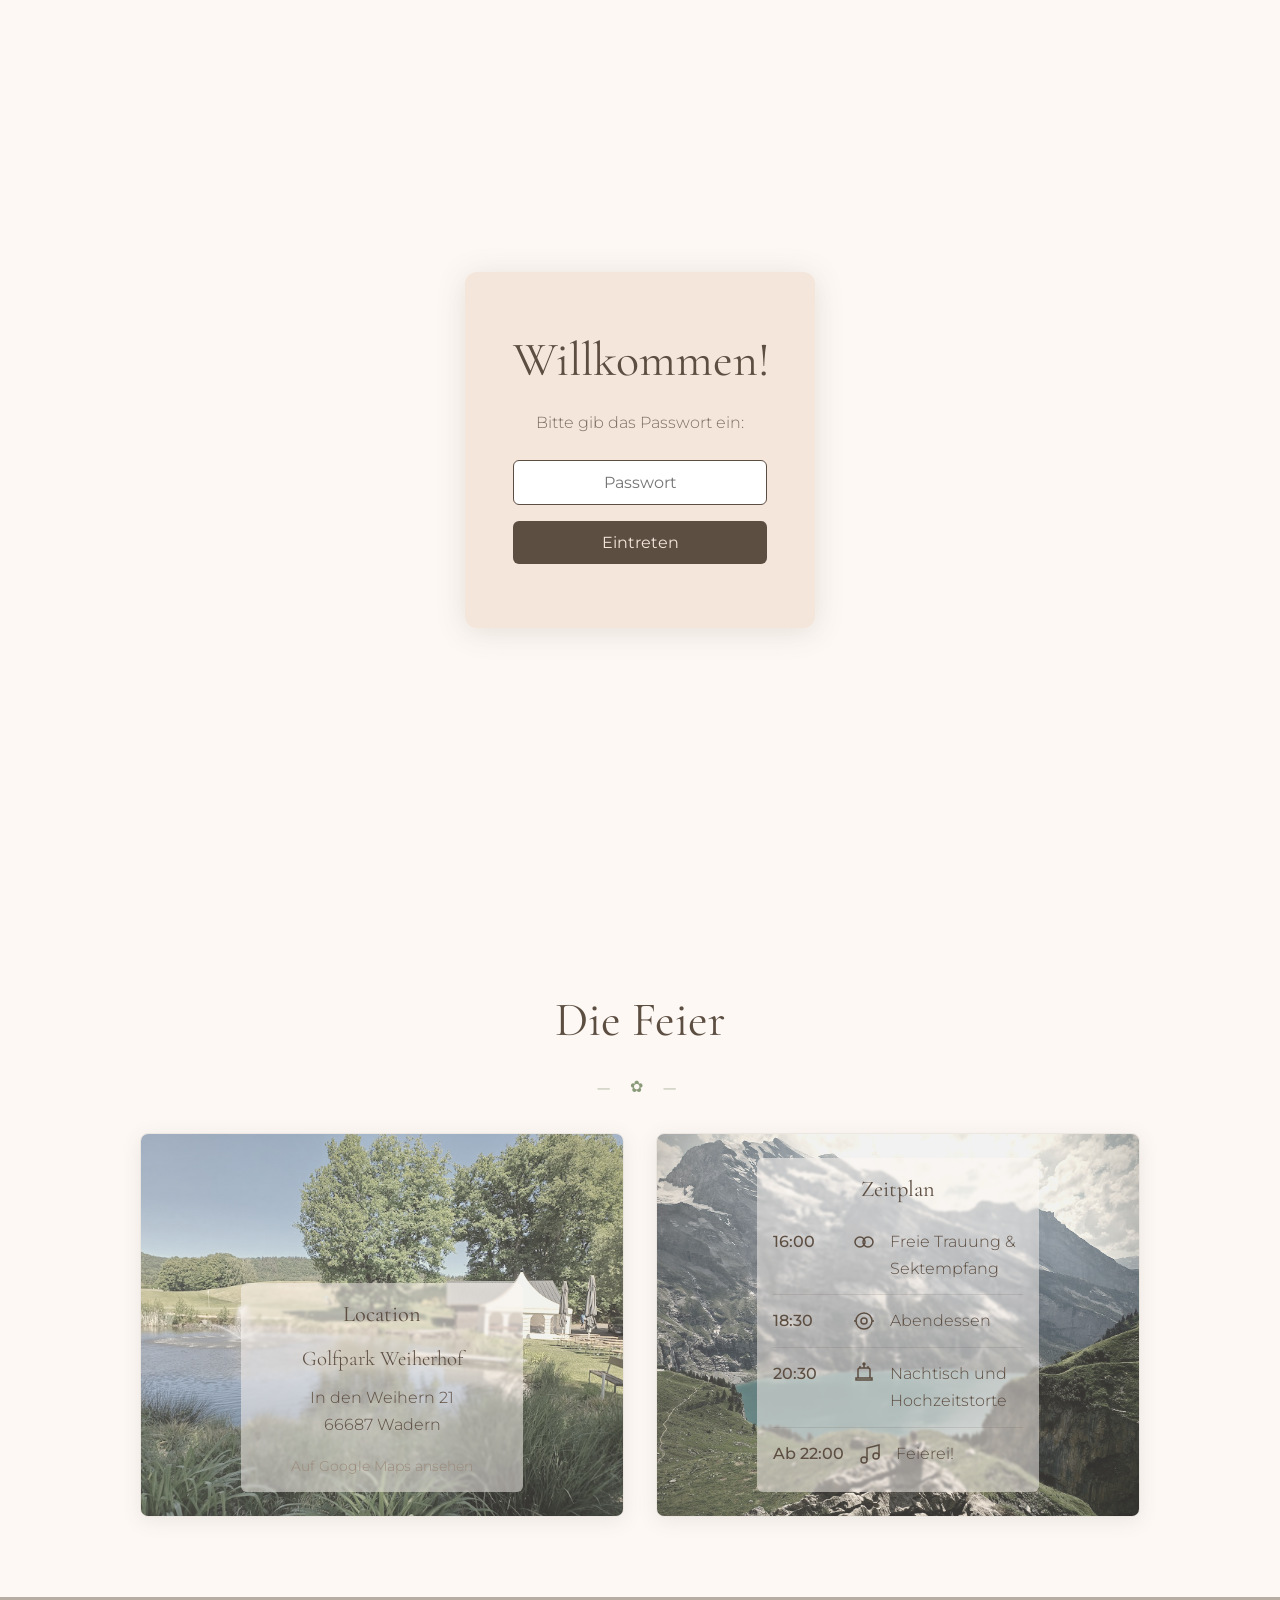
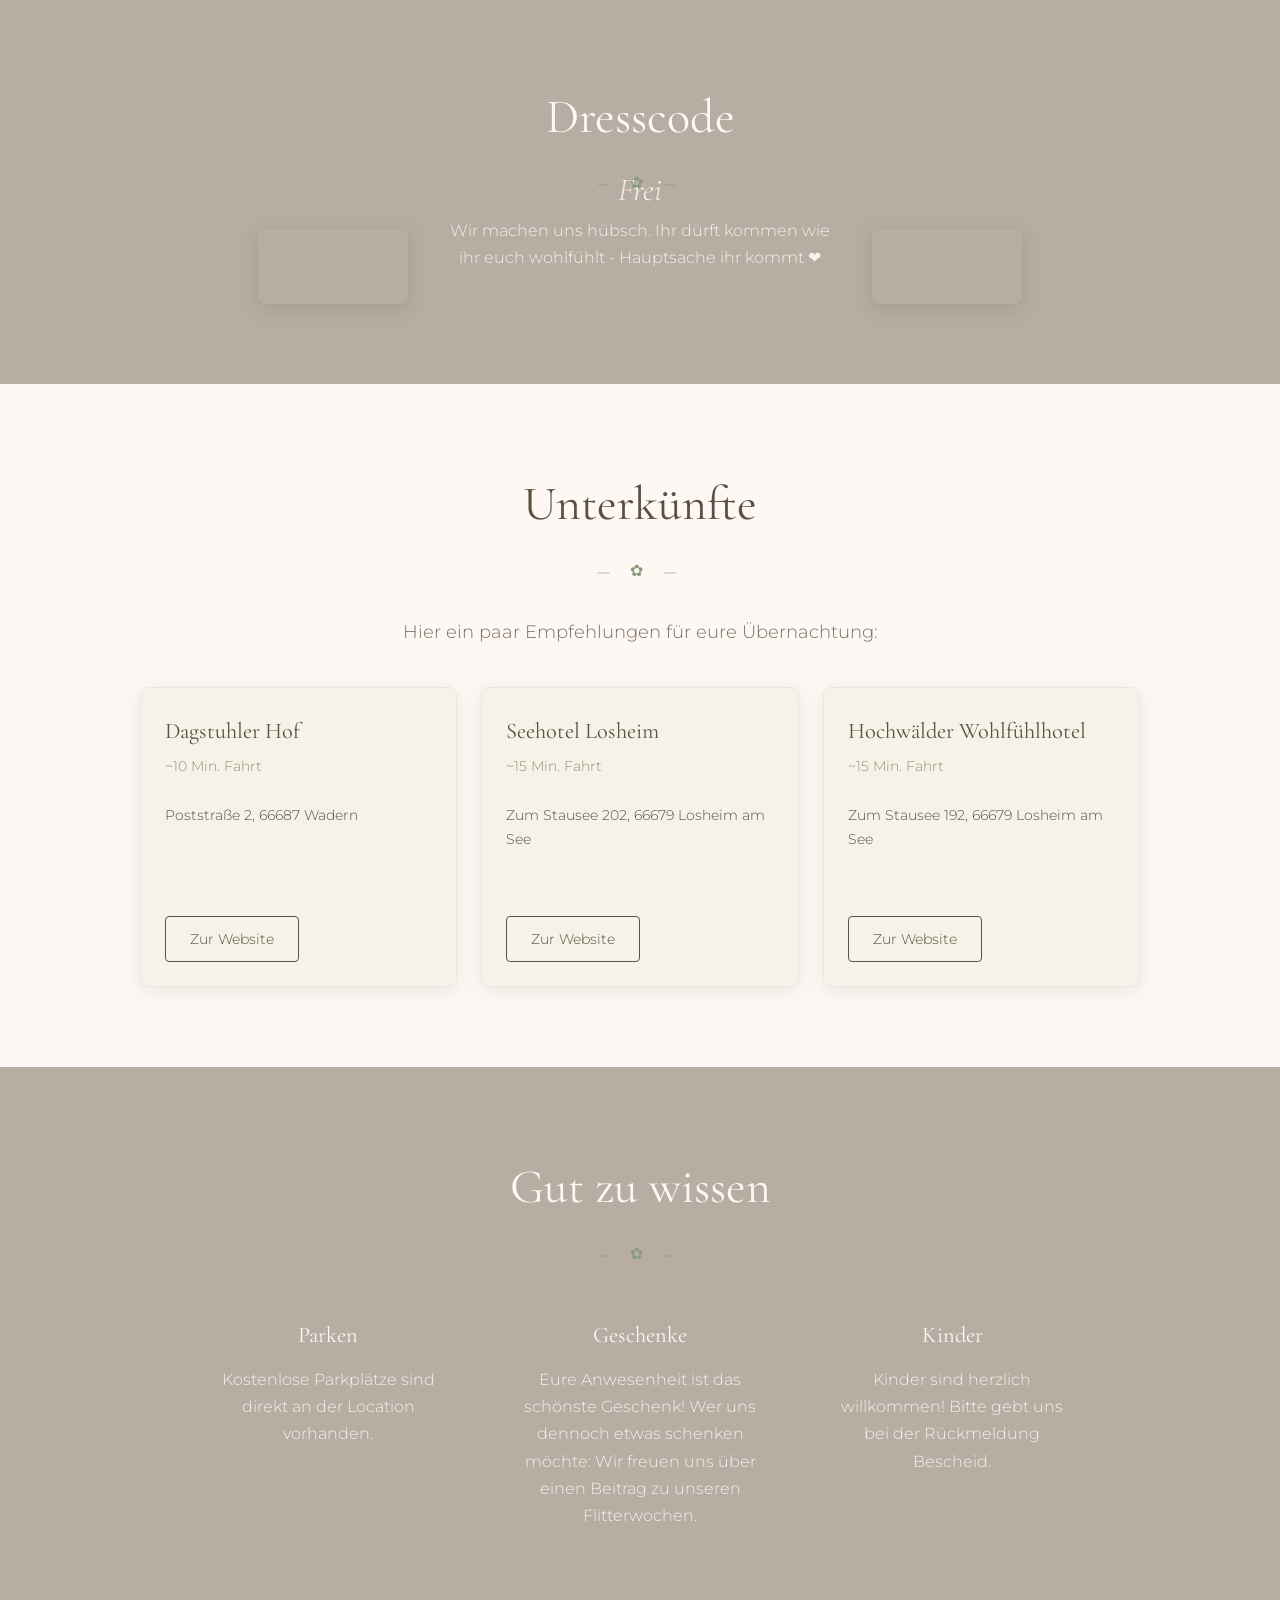
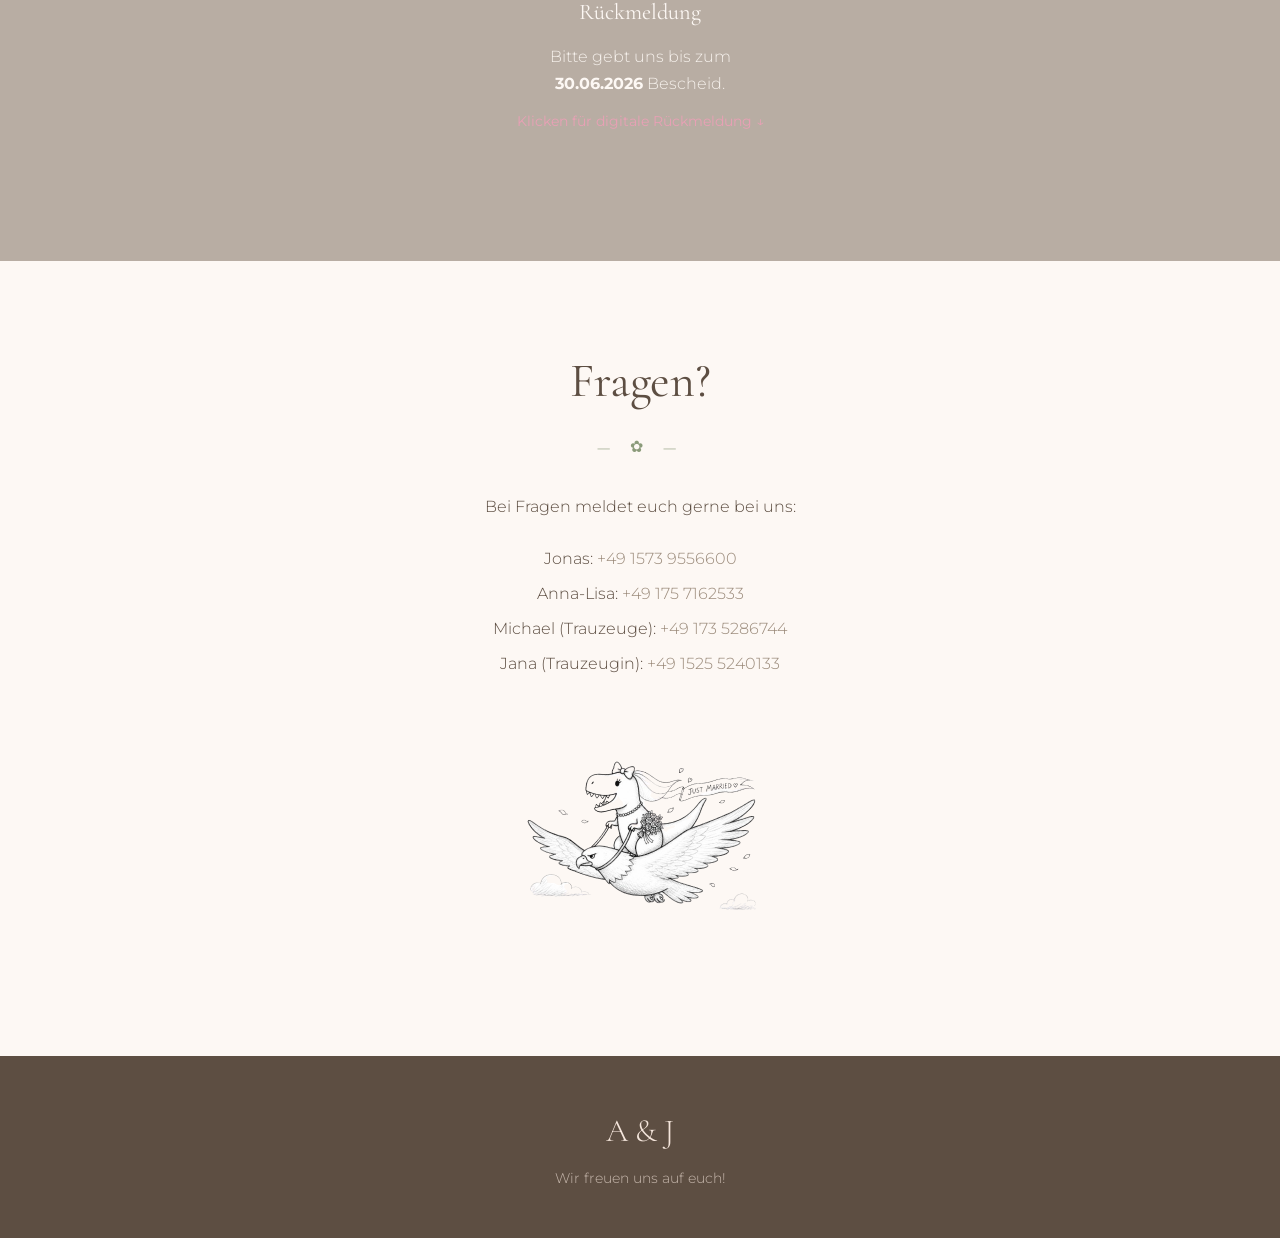
==== index.html @ 2edb5bd0 "Change RSVP hint text and make it pink" ====
<!DOCTYPE html>
<html lang="de">
<head>
    <meta charset="UTF-8">
    <meta name="viewport" content="width=device-width, initial-scale=1.0">
    <title>Unsere Hochzeit | Anna-Lisa & Jonas</title>
    <link rel="icon" type="image/svg+xml" href="favicon.svg">
    <link rel="preconnect" href="https://fonts.googleapis.com">
    <link rel="preconnect" href="https://fonts.gstatic.com" crossorigin>
    <link href="https://fonts.googleapis.com/css2?family=Cormorant+Garamond:ital,wght@0,400;0,500;0,600;1,400&family=Montserrat:wght@300;400;500&display=swap" rel="stylesheet">
    <link rel="stylesheet" href="styles.css">
</head>
<body>
    <div id="password-gate" class="password-gate">
        <div class="password-box">
            <h2>Willkommen!</h2>
            <p>Bitte gib das Passwort ein:</p>
            <input type="password" id="password-input" placeholder="Passwort" autofocus>
            <button id="password-submit">Eintreten</button>
            <p id="password-error" class="password-error"></p>
        </div>
    </div>

    <header class="hero">
        <div class="hero-content">
            <p class="save-the-date">Wir feiern unsere Hochzeit</p>
            <h1 class="names">Anna-Lisa & Jonas</h1>
            <p class="date">08. August 2026</p>
            <div class="scroll-indicator">
                <span></span>
            </div>
        </div>
    </header>

    <main>
        <section id="details" class="section">
            <div class="container">
                <h2>Die Feier</h2>
                <div class="event-details">
                    <div class="detail-card card-location">
                        <div class="card-backdrop"></div>
                        <div class="card-content">
                        <h3>Location</h3>
                        <p class="location-name">Golfpark Weiherhof</p>
                        <p>In den Weihern 21</p>
                        <p>66687 Wadern</p>
                        <a href="https://maps.app.goo.gl/esrEapscNVdxH34K6" class="map-link" target="_blank">Auf Google Maps ansehen</a>
                        </div>
                    </div>
                    <div class="detail-card card-zeitplan">
                        <div class="card-backdrop backdrop-zeitplan"></div>
                        <div class="card-content">
                        <h3>Zeitplan</h3>
                        <ul class="timeline">
                            <li><span class="time">16:00</span><span class="timeline-icon"><svg viewBox="0 0 24 24"><circle cx="8" cy="12" r="5"/><circle cx="16" cy="12" r="5"/></svg></span><span class="timeline-text">Freie Trauung & Sektempfang</span></li>
                            <li><span class="time">18:30</span><span class="timeline-icon"><svg viewBox="0 0 24 24"><circle cx="12" cy="12" r="8"/><circle cx="12" cy="12" r="3"/><line x1="2" y1="12" x2="4" y2="12"/><line x1="20" y1="12" x2="22" y2="12"/></svg></span><span class="timeline-text">Abendessen</span></li>
                            <li><span class="time">20:30</span><span class="timeline-icon"><svg viewBox="0 0 24 24"><path d="M4 16h16v2H4z"/><path d="M6 16V8c0-1 1-2 2-2h8c1 0 2 1 2 2v8"/><path d="M8 6V4"/><path d="M12 6V3"/><path d="M16 6V4"/><path d="M12 1l1 1-1 1-1-1z"/></svg></span><span class="timeline-text">Nachtisch und Hochzeitstorte</span></li>
                            <li><span class="time">Ab 22:00</span><span class="timeline-icon"><svg viewBox="0 0 24 24"><circle cx="6" cy="18" r="3"/><circle cx="18" cy="14" r="3"/><path d="M9 18V6l12-3v11"/></svg></span><span class="timeline-text">Feierei!</span></li>
                        </ul>
                        </div>
                    </div>
                </div>
            </div>
        </section>

        <section id="dresscode" class="section section-alt">
            <div class="container">
                <h2>Dresscode</h2>
                <div class="dresscode-layout">
                    <div class="dresscode-video">
                        <video id="ali-video" autoplay muted playsinline>
                            <source src="Alivid.mp4" type="video/mp4">
                        </video>
                    </div>
                    <div class="dresscode-content">
                        <p class="dresscode-title">Frei</p>
                        <p>Wir machen uns hübsch. Ihr dürft kommen wie ihr euch wohlfühlt - Hauptsache ihr kommt ❤</p>
                    </div>
                    <div class="dresscode-video video-jonas">
                        <video id="jonas-video" autoplay muted playsinline>
                            <source src="jonasvid.mp4" type="video/mp4">
                        </video>
                    </div>
                </div>
            </div>
        </section>

        <section id="hotels" class="section">
            <div class="container">
                <h2>Unterkünfte</h2>
                <p class="section-intro">Hier ein paar Empfehlungen für eure Übernachtung:</p>
                <div class="hotels-grid">
                    <div class="hotel-card">
                        <div class="hotel-card-backdrop" style="background-image: url('hotel-dagstuhler.jpg');"></div>
                        <div class="hotel-card-content">
                            <h3>Dagstuhler Hof</h3>
                            <p class="hotel-distance">~10 Min. Fahrt</p>
                            <p class="hotel-address">Poststraße 2, 66687 Wadern</p>
                            <a href="https://www.dagstuhlerhof.de" class="btn-secondary" target="_blank">Zur Website</a>
                        </div>
                    </div>
                    <div class="hotel-card">
                        <div class="hotel-card-backdrop" style="background-image: url('hotel-seehotel.jpg');"></div>
                        <div class="hotel-card-content">
                            <h3>Seehotel Losheim</h3>
                            <p class="hotel-distance">~15 Min. Fahrt</p>
                            <p class="hotel-address">Zum Stausee 202, 66679 Losheim am See</p>
                            <a href="https://www.seehotel-losheim.de" class="btn-secondary" target="_blank">Zur Website</a>
                        </div>
                    </div>
                    <div class="hotel-card">
                        <div class="hotel-card-backdrop" style="background-image: url('hotel-hochwalder.jpg');"></div>
                        <div class="hotel-card-content">
                            <h3>Hochwälder Wohlfühlhotel</h3>
                            <p class="hotel-distance">~15 Min. Fahrt</p>
                            <p class="hotel-address">Zum Stausee 192, 66679 Losheim am See</p>
                            <a href="https://www.hochwaelder-wohlfuehlhotel.de" class="btn-secondary" target="_blank">Zur Website</a>
                        </div>
                    </div>
                </div>
            </div>
        </section>

        <section id="info" class="section section-alt">
            <div class="container">
                <h2>Gut zu wissen</h2>
                <div class="info-grid">
                    <div class="info-item">
                        <h3>Parken</h3>
                        <p>Kostenlose Parkplätze sind direkt an der Location vorhanden.</p>
                    </div>
                    <div class="info-item">
                        <h3>Geschenke</h3>
                        <p>Eure Anwesenheit ist das schönste Geschenk! Wer uns dennoch etwas
                        schenken möchte: Wir freuen uns über einen Beitrag zu unseren Flitterwochen.</p>
                    </div>
                    <div class="info-item">
                        <h3>Kinder</h3>
                        <p>Kinder sind herzlich willkommen! Bitte gebt uns bei der Rückmeldung Bescheid.</p>
                    </div>
                    <div class="info-item rsvp-tile" id="rsvp-tile" onclick="toggleRsvpForm()">
                        <h3>Rückmeldung</h3>
                        <p>Bitte gebt uns bis zum <strong>30.06.2026</strong> Bescheid.</p>
                        <span class="rsvp-tile-hint">Klicken für digitale Rückmeldung ↓</span>
                    </div>
                </div>

                <div class="rsvp-form-container" id="rsvp-form-container">
                    <div id="rsvp-success" class="rsvp-success hidden">
                        <h3>Danke!</h3>
                        <p id="rsvp-success-message"></p>
                    </div>
                    <form name="rsvp" id="rsvp-form" method="POST" data-netlify="true" netlify-honeypot="bot-field" class="rsvp-form">
                        <input type="hidden" name="form-name" value="rsvp">
                        <p class="hidden"><label>Don't fill this out: <input name="bot-field"></label></p>

                        <div class="form-group">
                            <label for="name">Name / Familie *</label>
                            <input type="text" id="name" name="name" placeholder="z.B. Max Mustermann oder Familie Müller" required>
                        </div>

                        <div class="form-group">
                            <label>Könnt ihr kommen? *</label>
                            <div class="radio-group">
                                <label class="radio-label">
                                    <input type="radio" name="attendance" value="ja" required>
                                    <span>Ja, wir sind dabei!</span>
                                </label>
                                <label class="radio-label">
                                    <input type="radio" name="attendance" value="nein">
                                    <span>Leider nicht</span>
                                </label>
                            </div>
                        </div>

                        <div class="form-group">
                            <label for="guests">Anzahl Personen *</label>
                            <select id="guests" name="guests" required>
                                <option value="">Bitte wählen</option>
                                <option value="1">1 Person</option>
                                <option value="2">2 Personen</option>
                                <option value="3">3 Personen</option>
                                <option value="4">4 Personen</option>
                                <option value="5">5 Personen</option>
                                <option value="6">6+ Personen</option>
                            </select>
                        </div>

                        <div class="form-group">
                            <label for="dietary">Essenswünsche / Allergien</label>
                            <textarea id="dietary" name="dietary" rows="2" placeholder="z.B. vegetarisch, Laktoseintoleranz..."></textarea>
                        </div>

                        <div class="form-group">
                            <label for="message">Nachricht an uns</label>
                            <textarea id="message" name="message" rows="3" placeholder="Optional: Grüße, Fragen..."></textarea>
                        </div>

                        <button type="submit" class="btn-submit">Rückmeldung senden</button>
                    </form>
                </div>
            </div>
        </section>

        <section id="contact" class="section">
            <div class="container">
                <h2>Fragen?</h2>
                <p>Bei Fragen meldet euch gerne bei uns:</p>
                <div class="contact-info">
                    <p>Jonas: <a href="tel:+4915739556600">+49 1573 9556600</a></p>
                    <p>Anna-Lisa: <a href="tel:+491757162533">+49 175 7162533</a></p>
                    <p>Michael (Trauzeuge): <a href="tel:+491735286744">+49 173 5286744</a></p>
                    <p>Jana (Trauzeugin): <a href="tel:+4915255240133">+49 1525 5240133</a></p>
                </div>
                <img src="ChatGPT_Image_19._Mai_2026__01_00_57-removebg-preview.png" alt="Just Married Illustration" class="contact-illustration">
            </div>
        </section>
    </main>

    <footer>
        <p class="footer-names">A & J</p>
        <p>Wir freuen uns auf euch!</p>
    </footer>

    <script>
        // Password protection
        const SITE_PASSWORD = 'Ali&Jonas26';
        const gate = document.getElementById('password-gate');
        const input = document.getElementById('password-input');
        const submit = document.getElementById('password-submit');
        const error = document.getElementById('password-error');

        if (sessionStorage.getItem('authenticated') === 'true') {
            gate.style.display = 'none';
        }

        function checkPassword() {
            if (input.value === SITE_PASSWORD) {
                sessionStorage.setItem('authenticated', 'true');
                gate.style.display = 'none';
            } else {
                error.textContent = 'Falsches Passwort';
                input.value = '';
            }
        }

        submit.addEventListener('click', checkPassword);
        input.addEventListener('keypress', (e) => {
            if (e.key === 'Enter') checkPassword();
        });
    </script>

    <script>
        const jonasVideo = document.getElementById('jonas-video');
        const aliVideo = document.getElementById('ali-video');
        let aliEnded = false;
        let jonasEnded = false;

        // Start both videos synced
        function startBothVideos() {
            aliEnded = false;
            jonasEnded = false;
            jonasVideo.currentTime = 3;
            aliVideo.currentTime = 0;
            jonasVideo.play();
            aliVideo.play();
        }

        // When Ali video ends, freeze for 1 sec then check if Jonas is done
        aliVideo.addEventListener('ended', () => {
            aliEnded = true;
            if (jonasEnded) {
                setTimeout(startBothVideos, 1000);
            } else {
                // Wait for Jonas, then add 1 sec freeze
                setTimeout(() => {
                    if (jonasEnded) startBothVideos();
                }, 1000);
            }
        });

        // When Jonas video ends, check if Ali is done (with freeze)
        jonasVideo.addEventListener('ended', () => {
            jonasEnded = true;
            if (aliEnded) {
                // Ali already ended + freeze time passed
                startBothVideos();
            }
        });

        // Initial start when both are loaded
        let loadedCount = 0;
        function onLoaded() {
            loadedCount++;
            if (loadedCount === 2) {
                startBothVideos();
            }
        }

        // Check if already loaded, otherwise wait for event
        if (jonasVideo.readyState >= 1) {
            onLoaded();
        } else {
            jonasVideo.addEventListener('loadedmetadata', onLoaded);
        }

        if (aliVideo.readyState >= 1) {
            onLoaded();
        } else {
            aliVideo.addEventListener('loadedmetadata', onLoaded);
        }
    </script>

    <script>
        // RSVP Form toggle
        function toggleRsvpForm() {
            const formContainer = document.getElementById('rsvp-form-container');
            const tile = document.getElementById('rsvp-tile');
            formContainer.classList.toggle('expanded');
            tile.classList.toggle('active');

            if (formContainer.classList.contains('expanded')) {
                setTimeout(() => {
                    formContainer.scrollIntoView({ behavior: 'smooth', block: 'center' });
                }, 100);
            }
        }

        // RSVP Form submission
        const rsvpForm = document.getElementById('rsvp-form');
        rsvpForm.addEventListener('submit', async (e) => {
            e.preventDefault();

            const formData = new FormData(rsvpForm);

            try {
                const response = await fetch('/', {
                    method: 'POST',
                    headers: { 'Content-Type': 'application/x-www-form-urlencoded' },
                    body: new URLSearchParams(formData).toString()
                });

                if (response.ok) {
                    const attendance = formData.get('attendance');
                    const messageEl = document.getElementById('rsvp-success-message');

                    if (attendance === 'ja') {
                        messageEl.textContent = 'Eure Rückmeldung ist bei uns angekommen. Wir freuen uns auf euch!';
                    } else {
                        messageEl.textContent = 'Eure Rückmeldung ist bei uns angekommen. Schade, dass ihr nicht dabei sein könnt!';
                    }

                    rsvpForm.classList.add('hidden');
                    document.getElementById('rsvp-success').classList.remove('hidden');
                } else {
                    alert('Es gab einen Fehler. Bitte versuche es erneut.');
                }
            } catch (error) {
                alert('Es gab einen Fehler. Bitte versuche es erneut.');
            }
        });
    </script>
</body>
</html>
---- styles.css ----
/* ===== CSS Variables ===== */
:root {
    --color-primary: #5D4E42;
    --color-secondary: #8B7B6B;
    --color-accent: #9B8B7B;
    --color-bg: #FDF8F4;
    --color-bg-alt: #B8ADA3;
    --color-text: #5D4E42;
    --color-text-light: #7D6E62;
    --color-blush: #F5E6DC;
    --color-sage: #8B9B7A;
    --font-serif: 'Cormorant Garamond', Georgia, serif;
    --font-sans: 'Montserrat', -apple-system, sans-serif;
}

/* ===== Password Gate ===== */
.password-gate {
    position: fixed;
    top: 0;
    left: 0;
    right: 0;
    bottom: 0;
    background: var(--color-bg);
    z-index: 9999;
    display: flex;
    align-items: center;
    justify-content: center;
}

.password-box {
    text-align: center;
    padding: 3rem;
    background: var(--color-blush);
    border-radius: 12px;
    box-shadow: 0 4px 30px rgba(93, 78, 66, 0.15);
    max-width: 350px;
}

.password-box h2 {
    font-family: var(--font-serif);
    color: var(--color-primary);
    margin-bottom: 0.5rem;
}

.password-box p {
    color: var(--color-text-light);
    margin-bottom: 1.5rem;
}

.password-box input {
    width: 100%;
    padding: 0.75rem 1rem;
    border: 1px solid var(--color-secondary);
    border-radius: 6px;
    font-size: 1rem;
    font-family: var(--font-sans);
    margin-bottom: 1rem;
    text-align: center;
}

.password-box input:focus {
    outline: none;
    border-color: var(--color-primary);
}

.password-box button {
    width: 100%;
    padding: 0.75rem 1.5rem;
    background: var(--color-primary);
    color: var(--color-blush);
    border: none;
    border-radius: 6px;
    font-size: 1rem;
    font-family: var(--font-sans);
    cursor: pointer;
    transition: opacity 0.2s ease;
}

.password-box button:hover {
    opacity: 0.9;
}

.password-error {
    color: #C75B7A;
    font-size: 0.9rem;
    margin-top: 1rem;
    margin-bottom: 0 !important;
}

/* ===== Reset & Base ===== */
*, *::before, *::after {
    box-sizing: border-box;
    margin: 0;
    padding: 0;
}

html {
    scroll-behavior: smooth;
}

body {
    font-family: var(--font-sans);
    font-weight: 300;
    color: var(--color-text);
    background-color: var(--color-bg);
    line-height: 1.7;
    font-size: 16px;
}

/* ===== Typography ===== */
h1, h2, h3 {
    font-family: var(--font-serif);
    font-weight: 400;
}

h2 {
    font-size: clamp(2rem, 5vw, 3rem);
    color: var(--color-primary);
    margin-bottom: 2rem;
    text-align: center;
}

h3 {
    font-size: 1.4rem;
    color: var(--color-primary);
    margin-bottom: 0.5rem;
}

a {
    color: var(--color-accent);
    text-decoration: none;
    transition: opacity 0.2s ease;
}

a:hover {
    opacity: 0.7;
}

/* ===== Hero Section ===== */
.hero {
    min-height: 100vh;
    display: flex;
    align-items: center;
    justify-content: center;
    background: var(--color-bg);
    position: relative;
    text-align: center;
    padding: 2rem;
}

/* Background image */
.hero::before {
    content: '';
    position: absolute;
    top: 0;
    left: 0;
    right: 0;
    bottom: 0;
    background-image: url('1 - Hochzeit_Jonas-Anna-Lisa-1.jpg');
    background-size: cover;
    background-position: center 20%;
    opacity: 0.5;
}

/* Soft overlay for better text readability */
.hero::after {
    content: '';
    position: absolute;
    top: 0;
    left: 0;
    right: 0;
    bottom: 0;
    background: linear-gradient(135deg, rgba(253, 251, 247, 0.7) 0%, rgba(245, 241, 235, 0.7) 100%);
}

.hero-content {
    position: relative;
    z-index: 1;
    margin-top: 25vh;
}

.save-the-date {
    font-family: var(--font-sans);
    font-size: 0.9rem;
    letter-spacing: 0.3em;
    text-transform: uppercase;
    color: var(--color-secondary);
    margin-bottom: 1rem;
}

.names {
    font-size: clamp(3rem, 10vw, 6rem);
    font-weight: 400;
    color: var(--color-primary);
    line-height: 1.1;
    margin-bottom: 1.5rem;
}

.date {
    font-family: var(--font-serif);
    font-size: clamp(1.5rem, 4vw, 2.5rem);
    font-style: italic;
    color: var(--color-accent);
}

.scroll-indicator {
    margin-top: 3rem;
    display: flex;
    justify-content: center;
}

.scroll-indicator span {
    display: block;
    width: 24px;
    height: 40px;
    border: 2px solid var(--color-secondary);
    border-radius: 12px;
    position: relative;
}

.scroll-indicator span::before {
    content: '';
    position: absolute;
    top: 8px;
    left: 50%;
    transform: translateX(-50%);
    width: 4px;
    height: 8px;
    background: var(--color-secondary);
    border-radius: 2px;
    animation: scroll 2s infinite;
}

@keyframes scroll {
    0%, 100% { opacity: 1; transform: translateX(-50%) translateY(0); }
    50% { opacity: 0.3; transform: translateX(-50%) translateY(10px); }
}

/* ===== Sections ===== */
.section {
    padding: 5rem 1.5rem;
}

.section-alt {
    background-color: var(--color-bg-alt);
    color: #FDF8F4;
}

.section-alt h2,
.section-alt h3 {
    color: #FDF8F4;
}

.section-alt p,
.section-alt .section-intro {
    color: rgba(253, 248, 244, 0.9);
}

.section-alt a {
    color: #FDF8F4;
    text-decoration: underline;
    text-decoration-thickness: 1px;
    text-underline-offset: 2px;
}

.section-alt strong {
    color: #FDF8F4;
}

/* Decorative botanical divider */
.section h2::after {
    content: '— ✿ —';
    display: block;
    margin-top: 0.75rem;
    font-size: 1rem;
    color: var(--color-sage);
    letter-spacing: 0.5em;
}

.container {
    max-width: 1000px;
    margin: 0 auto;
}

.section-intro {
    text-align: center;
    color: var(--color-text-light);
    margin-bottom: 2.5rem;
    font-size: 1.1rem;
}

/* ===== Event Details ===== */
.event-details {
    display: grid;
    grid-template-columns: repeat(auto-fit, minmax(280px, 1fr));
    gap: 2rem;
}

.detail-card {
    background: var(--color-blush);
    padding: 2.5rem;
    border-radius: 8px;
    text-align: center;
    box-shadow: 0 4px 20px rgba(93, 78, 66, 0.1);
    border: 1px solid rgba(93, 78, 66, 0.1);
}

/* Location card with backdrop */
.card-location {
    position: relative;
    overflow: hidden;
    background: transparent;
    min-height: 320px;
    display: flex;
    flex-direction: column;
    justify-content: flex-end;
    padding: 1.5rem;
}

.card-backdrop {
    position: absolute;
    top: 0;
    left: 0;
    right: 0;
    bottom: 0;
    background-size: cover;
    background-position: center;
    filter: sepia(30%) saturate(60%) brightness(105%) contrast(90%);
    z-index: 0;
}

.card-backdrop::after {
    content: '';
    position: absolute;
    top: 0;
    left: 0;
    right: 0;
    bottom: 0;
    background: linear-gradient(
        135deg,
        rgba(245, 230, 220, 0.25) 0%,
        rgba(184, 173, 163, 0.2) 100%
    );
}

.card-location .card-backdrop {
    background-image: url('unnamed123.jpg');
}

.card-location .card-content,
.card-zeitplan .card-content {
    position: relative;
    z-index: 1;
    background: rgba(253, 248, 244, 0.5);
    backdrop-filter: blur(1px);
    -webkit-backdrop-filter: blur(1px);
    padding: 0.75rem 1rem;
    border-radius: 6px;
    width: 65%;
    margin: 0 auto;
}

/* Zeitplan card with backdrop */
.card-zeitplan {
    position: relative;
    overflow: hidden;
    background: transparent;
    min-height: 320px;
    display: flex;
    flex-direction: column;
    justify-content: flex-end;
    padding: 1.5rem;
}

.card-zeitplan .card-backdrop {
    background-image: url('switzerland.jpeg');
    background-position: center;
}

.detail-card .icon {
    font-size: 2.5rem;
    margin-bottom: 1rem;
}

.location-name {
    font-family: var(--font-serif);
    font-size: 1.3rem;
    color: var(--color-primary);
    margin-bottom: 0.5rem;
}

.map-link {
    display: inline-block;
    margin-top: 1rem;
    font-size: 0.9rem;
}

.timeline {
    list-style: none;
    text-align: left;
}

.timeline li {
    padding: 0.75rem 0;
    border-bottom: 1px solid rgba(93, 78, 66, 0.15);
    display: flex;
    align-items: flex-start;
    flex-wrap: nowrap;
}

.timeline li .time {
    flex-shrink: 0;
}

.timeline li .timeline-icon {
    flex-shrink: 0;
}

.timeline-text {
    flex: 1;
}

.timeline li:last-child {
    border-bottom: none;
}

.time {
    font-weight: 500;
    color: var(--color-primary);
    margin-right: 0.75rem;
    display: inline-block;
    min-width: 65px;
}

.timeline-icon {
    display: inline-flex;
    align-items: center;
    justify-content: center;
    width: 28px;
    height: 28px;
    margin-right: 0.75rem;
    vertical-align: middle;
}

.timeline-icon svg {
    width: 24px;
    height: 24px;
    stroke: var(--color-primary);
    stroke-width: 1.5;
    fill: none;
}

/* ===== Dresscode ===== */
.dresscode-layout {
    display: flex;
    align-items: center;
    justify-content: center;
    gap: 2rem;
}

.dresscode-video {
    flex-shrink: 0;
    width: 150px;
    border-radius: 8px;
    overflow: hidden;
    box-shadow: 0 4px 20px rgba(93, 78, 66, 0.2);
}

.dresscode-video video {
    width: 100%;
    height: auto;
    display: block;
}

.dresscode-video.video-jonas video {
    transform: scale(1.15);
}

.dresscode-content {
    flex: 1;
    max-width: 400px;
    text-align: center;
    display: flex;
    flex-direction: column;
    justify-content: center;
    align-items: center;
    margin-top: -10%;
}

@media (max-width: 768px) {
    .dresscode-layout {
        flex-direction: column;
        gap: 1.5rem;
    }

    .dresscode-video {
        width: 120px;
    }

    .dresscode-layout {
        flex-direction: column;
    }

    .dresscode-video:first-child {
        order: 1;
    }

    .dresscode-content {
        order: 0;
    }

    .dresscode-video:last-child {
        order: 2;
    }
}

.dresscode-title {
    font-family: var(--font-serif);
    font-size: 2rem;
    color: var(--color-blush);
    margin: 0 0 0.5rem 0;
    font-style: italic;
}

.dresscode-content p {
    margin: 0;
}

.highlight-pink {
    color: #E8A0B5;
    font-weight: 400;
}

.color-palette {
    display: flex;
    justify-content: center;
    gap: 1rem;
    margin: 2rem 0 0.5rem;
}

.color {
    width: 50px;
    height: 50px;
    border-radius: 50%;
    box-shadow: 0 2px 8px rgba(0, 0, 0, 0.15);
    cursor: pointer;
    transition: transform 0.2s ease;
}

.color:hover {
    transform: scale(1.1);
}

.color-hint {
    font-size: 0.85rem;
    color: var(--color-text-light);
    font-style: italic;
}

/* ===== Hotels ===== */
.hotels-grid {
    display: grid;
    grid-template-columns: repeat(auto-fit, minmax(280px, 1fr));
    gap: 1.5rem;
}

.hotel-card {
    position: relative;
    overflow: hidden;
    padding: 0;
    border-radius: 8px;
    box-shadow: 0 4px 20px rgba(93, 78, 66, 0.1);
    border: 1px solid rgba(93, 78, 66, 0.1);
    height: 300px;
}

.hotel-card-backdrop {
    position: absolute;
    top: 0;
    left: 0;
    right: 0;
    bottom: 0;
    background-size: cover;
    background-position: center;
    filter: sepia(20%) saturate(70%) brightness(105%) contrast(90%);
    z-index: 0;
}

.hotel-card-backdrop::after {
    content: '';
    position: absolute;
    top: 0;
    left: 0;
    right: 0;
    bottom: 0;
    background: rgba(245, 230, 220, 0.7);
}

.hotel-card-content {
    position: relative;
    z-index: 1;
    padding: 1.5rem;
    height: 100%;
    display: flex;
    flex-direction: column;
}

.hotel-card-content h3 {
    margin: 0;
}

.hotel-card-content .hotel-distance {
    margin: 0.25rem 0 0 0;
    font-size: 0.9rem;
}

.hotel-card-content .hotel-address {
    margin: 1.5rem 0 0 0;
    font-size: 0.9rem;
}

.hotel-card-content .btn-secondary {
    margin-top: auto;
    align-self: flex-start;
}

.hotel-distance {
    color: var(--color-accent);
    font-size: 0.9rem;
    margin-bottom: 0.5rem;
}

.hotel-price {
    font-weight: 500;
    margin: 1rem 0;
}

.btn-secondary {
    display: inline-block;
    padding: 0.6rem 1.5rem;
    border: 1.5px solid var(--color-primary);
    color: var(--color-primary);
    border-radius: 4px;
    font-size: 0.9rem;
    transition: all 0.2s ease;
    background: transparent;
}

.btn-secondary:hover {
    background: var(--color-primary);
    color: var(--color-blush);
    opacity: 1;
}

/* ===== Info Grid ===== */
.info-grid {
    display: flex;
    flex-wrap: wrap;
    justify-content: center;
    gap: 2rem;
}

.info-grid .info-item {
    flex: 0 1 280px;
}

.info-item {
    text-align: center;
    padding: 1rem;
}

.info-item h3 {
    margin-bottom: 0.75rem;
}

/* ===== RSVP Form ===== */
.rsvp-tile {
    cursor: pointer;
    transition: all 0.3s ease;
}

.rsvp-tile:hover {
    transform: translateY(-2px);
}

.rsvp-tile-hint {
    display: block;
    margin-top: 0.75rem;
    font-size: 0.85rem;
    color: #E8A0B5;
    font-weight: 400;
}

.rsvp-tile.active .rsvp-tile-hint {
    display: none;
}

.rsvp-form-container {
    margin-top: 2rem;
    padding: 2rem;
    background: rgba(253, 248, 244, 0.3);
    border-radius: 12px;
    max-width: 500px;
    margin-left: auto;
    margin-right: auto;
    max-height: 0;
    overflow: hidden;
    opacity: 0;
    padding: 0 2rem;
    transition: all 0.4s ease;
}

.rsvp-form-container.expanded {
    max-height: 800px;
    opacity: 1;
    padding: 2rem;
}

.rsvp-form {
    display: flex;
    flex-direction: column;
    gap: 1.25rem;
}

.rsvp-form .hidden,
.rsvp-form.hidden,
.rsvp-success.hidden {
    display: none;
}

.rsvp-success {
    text-align: center;
    padding: 2rem 0;
}

.rsvp-success h3 {
    font-size: 2rem;
    margin-bottom: 1rem;
}

.rsvp-success p {
    font-size: 1.1rem;
}

.form-group {
    display: flex;
    flex-direction: column;
    gap: 0.5rem;
}

.form-group label {
    font-weight: 400;
    font-size: 0.95rem;
}

.form-group input[type="text"],
.form-group select,
.form-group textarea {
    padding: 0.75rem 1rem;
    border: 1px solid rgba(253, 248, 244, 0.5);
    border-radius: 6px;
    font-size: 1rem;
    font-family: var(--font-sans);
    background: rgba(253, 248, 244, 0.7);
    color: var(--color-text);
}

.form-group input:focus,
.form-group select:focus,
.form-group textarea:focus {
    outline: none;
    border-color: var(--color-blush);
    background: rgba(253, 248, 244, 0.9);
}

.form-group textarea {
    resize: vertical;
}

.radio-group {
    display: flex;
    gap: 1.5rem;
    flex-wrap: wrap;
}

.radio-label {
    display: flex;
    align-items: center;
    gap: 0.5rem;
    cursor: pointer;
    font-weight: 300;
}

.radio-label input[type="radio"] {
    width: 18px;
    height: 18px;
    accent-color: var(--color-primary);
}

.btn-submit {
    margin-top: 0.5rem;
    padding: 0.9rem 2rem;
    background: var(--color-blush);
    color: var(--color-primary);
    border: 1.5px solid var(--color-blush);
    border-radius: 6px;
    font-size: 1rem;
    font-family: var(--font-sans);
    font-weight: 500;
    cursor: pointer;
    transition: all 0.2s ease;
    align-self: center;
}

.btn-submit:hover {
    background: var(--color-primary);
    color: var(--color-blush);
    border-color: var(--color-primary);
}

/* ===== Contact ===== */
#contact {
    text-align: center;
}

.contact-info {
    margin-top: 1.5rem;
}

.contact-info p {
    margin: 0.5rem 0;
}

.contact-illustration {
    margin-top: 2rem;
    max-width: 250px;
    height: auto;
}

/* ===== Footer ===== */
footer {
    background: var(--color-primary);
    color: var(--color-blush);
    text-align: center;
    padding: 3rem 1.5rem;
}

.footer-names {
    font-family: var(--font-serif);
    font-size: 2rem;
    margin-bottom: 0.5rem;
}

footer p:last-child {
    opacity: 0.7;
    font-size: 0.9rem;
}

/* ===== Responsive ===== */
@media (max-width: 600px) {
    .section {
        padding: 3.5rem 1rem;
    }

    .detail-card,
    .hotel-card {
        padding: 1.5rem;
    }

    .color {
        width: 40px;
        height: 40px;
    }

    /* Card content - full width on mobile */
    .card-location .card-content,
    .card-zeitplan .card-content {
        width: 95%;
        padding: 0.75rem;
    }

    /* Timeline mobile fixes */
    .timeline li {
        flex-wrap: wrap;
    }

    .time {
        min-width: 55px;
        font-size: 0.85rem;
        margin-right: 0.5rem;
    }

    .timeline-icon {
        width: 20px;
        height: 20px;
        margin-right: 0.5rem;
    }

    .timeline-icon svg {
        width: 18px;
        height: 18px;
    }

    .timeline-text {
        font-size: 0.85rem;
    }

    /* Cards min-height adjustment */
    .card-location,
    .card-zeitplan {
        min-height: 280px;
    }

    /* Password box mobile */
    .password-box {
        margin: 1rem;
        padding: 2rem;
    }

    /* Hero adjustments */
    .hero-content {
        margin-top: 15vh;
    }

    /* Contact illustration */
    .contact-illustration {
        max-width: 180px;
    }
}

@media (max-width: 400px) {
    /* Very small screens - stack timeline vertically */
    .timeline li {
        flex-direction: column;
        align-items: flex-start;
    }

    .time {
        margin-bottom: 0.25rem;
    }

    .timeline-text {
        padding-left: 0;
    }

    .timeline-icon {
        display: none;
    }

    .dresscode-content {
        margin-top: 0;
    }

    .dresscode-video {
        width: 100px;
    }
}
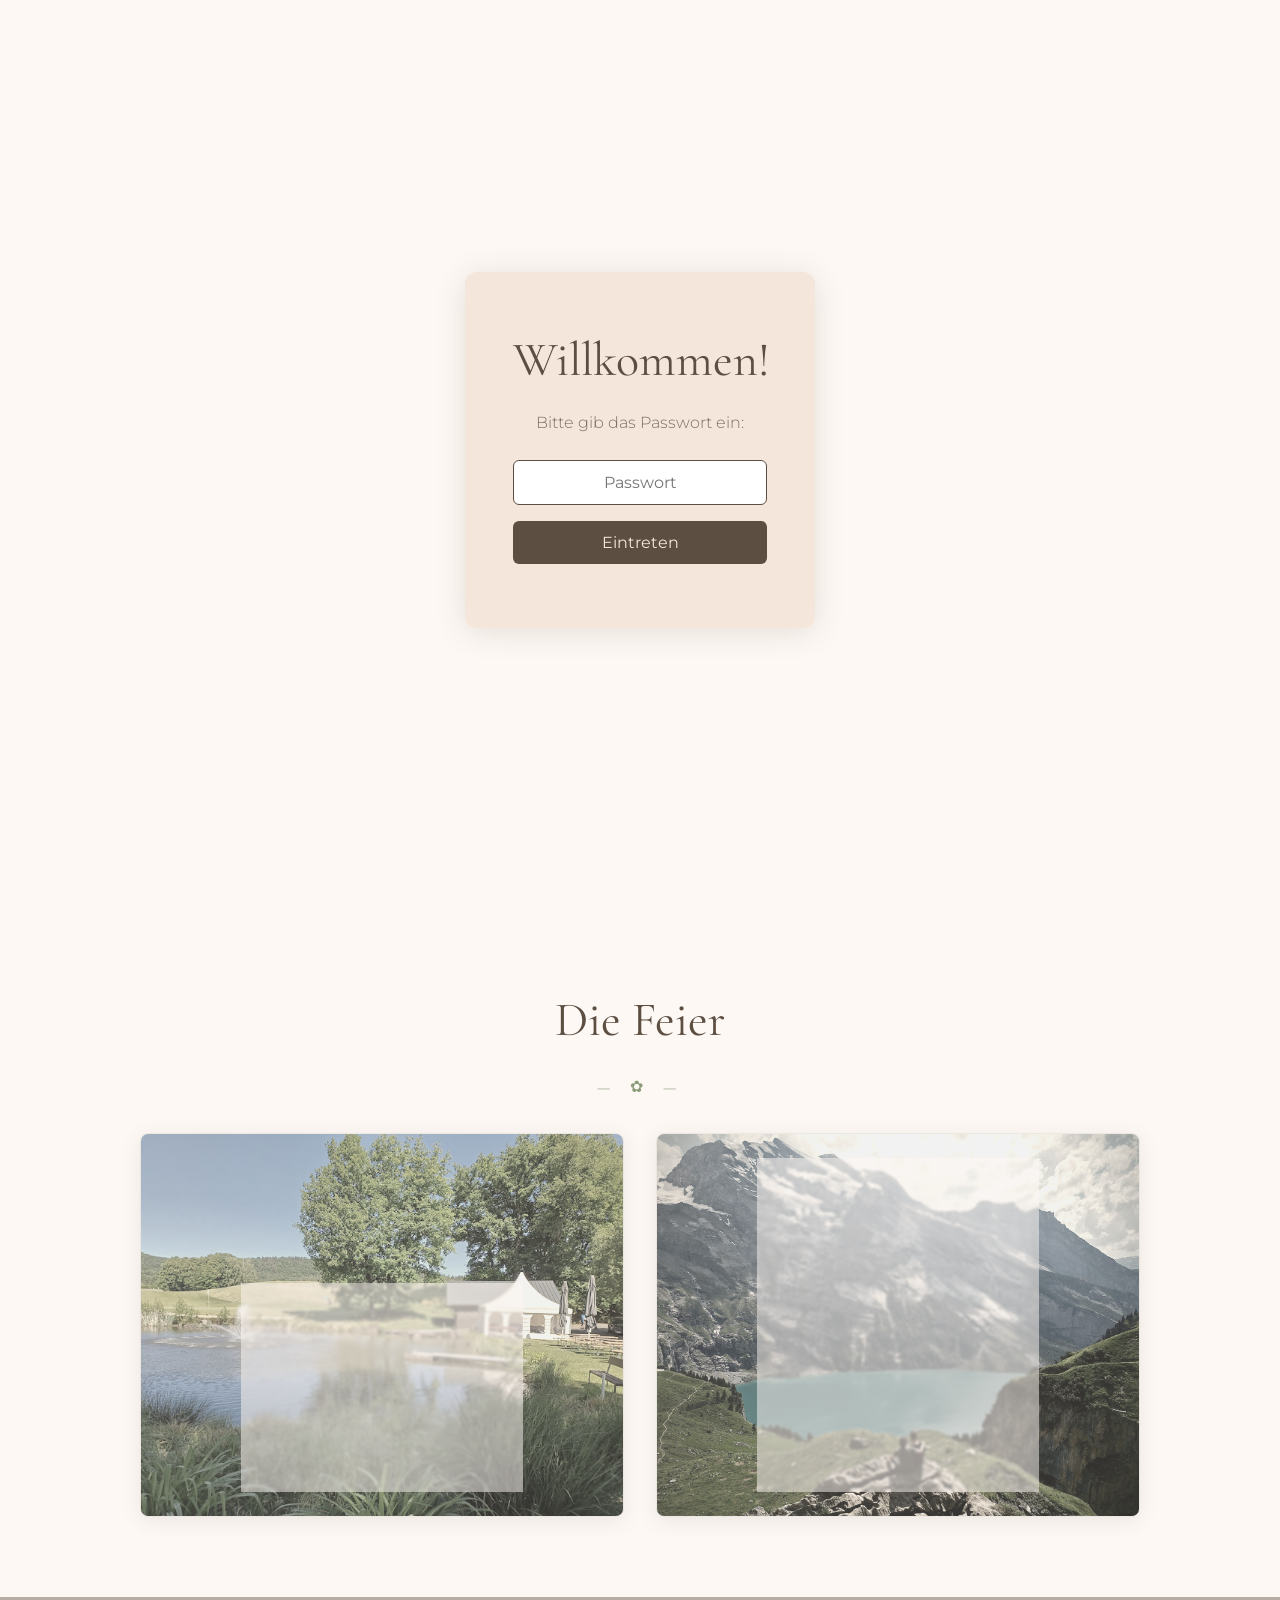
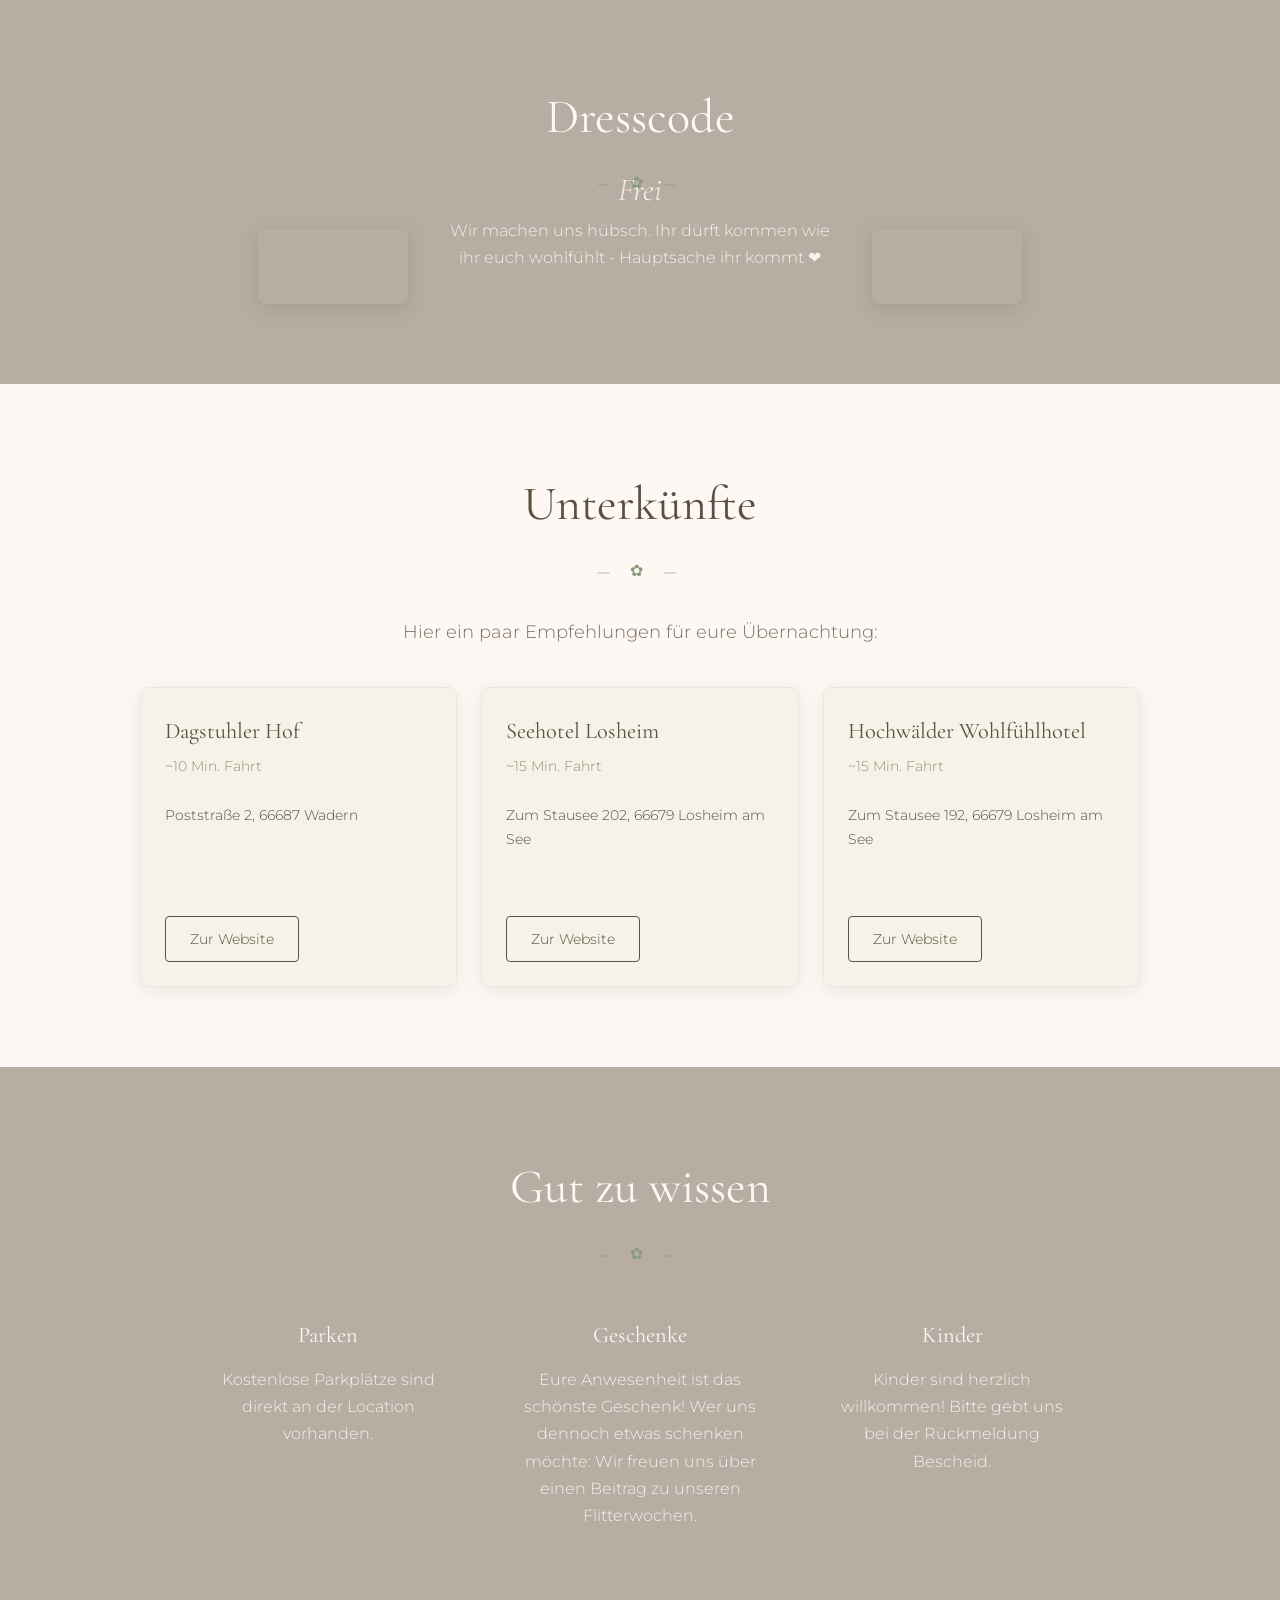
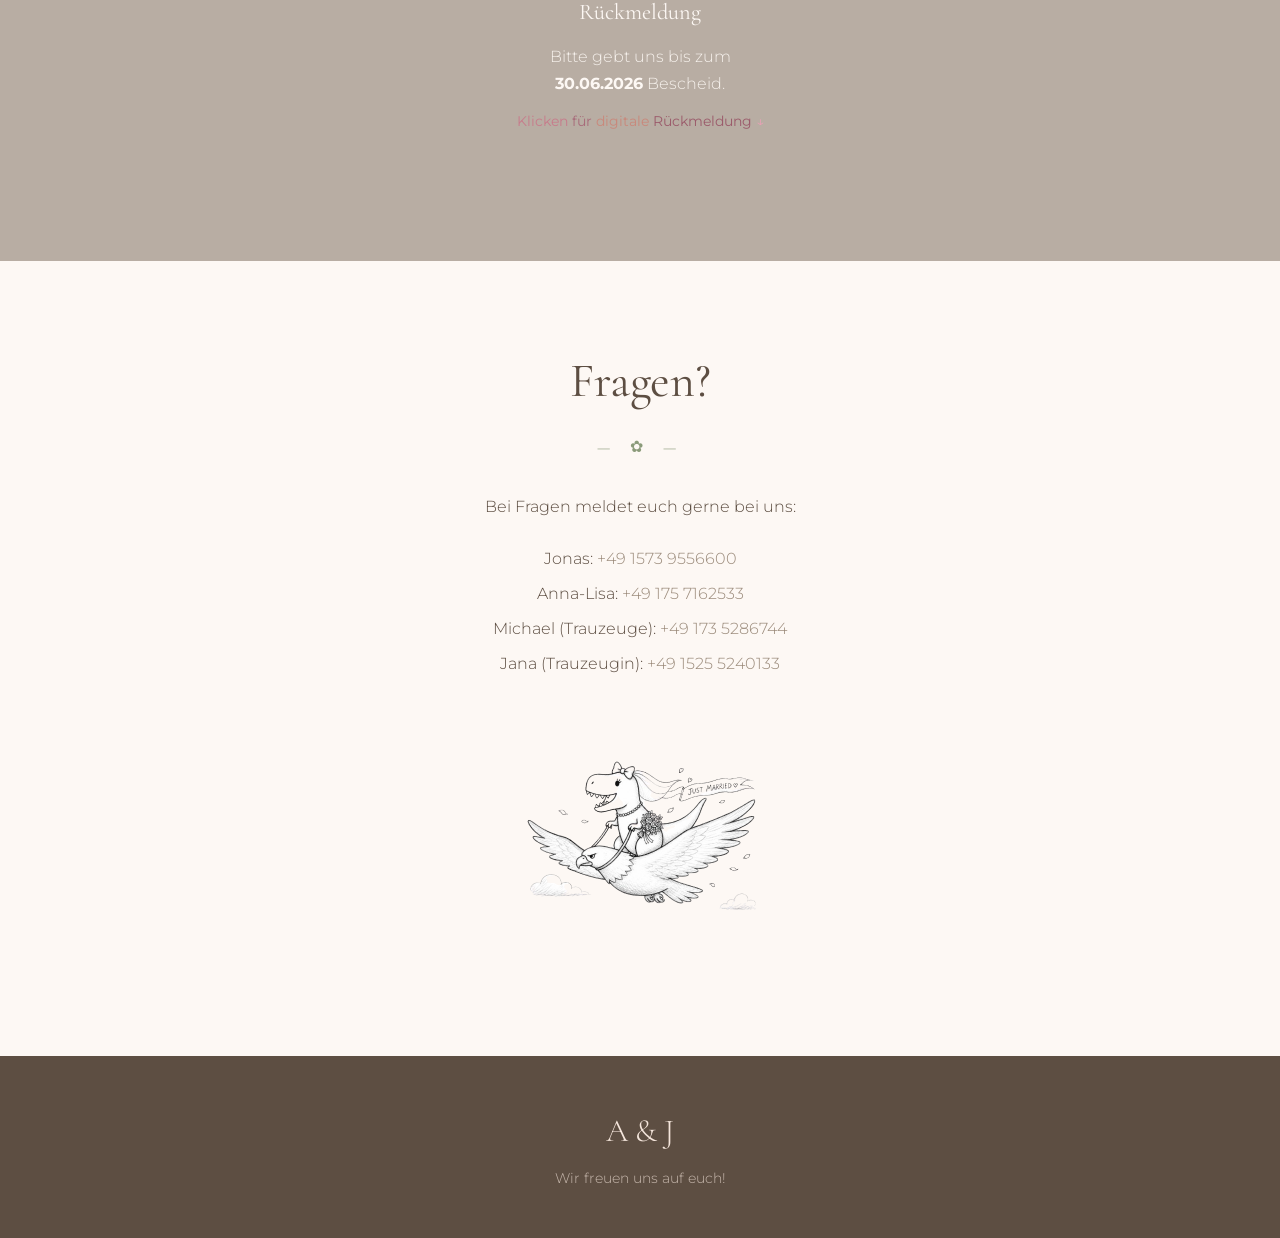
==== commit f3855455: "Show color options for RSVP hint" ====
--- a/index.html
+++ b/index.html
@@ -141,7 +141,7 @@
                     <div class="info-item rsvp-tile" id="rsvp-tile" onclick="toggleRsvpForm()">
                         <h3>Rückmeldung</h3>
                         <p>Bitte gebt uns bis zum <strong>30.06.2026</strong> Bescheid.</p>
-                        <span class="rsvp-tile-hint">Klicken für digitale Rückmeldung ↓</span>
+                        <span class="rsvp-tile-hint"><span style="color:#C77B8B">Klicken</span> <span style="color:#A86B7A">für</span> <span style="color:#C9887B">digitale</span> <span style="color:#9B5B6B">Rückmeldung</span> ↓</span>
                     </div>
                 </div>
 
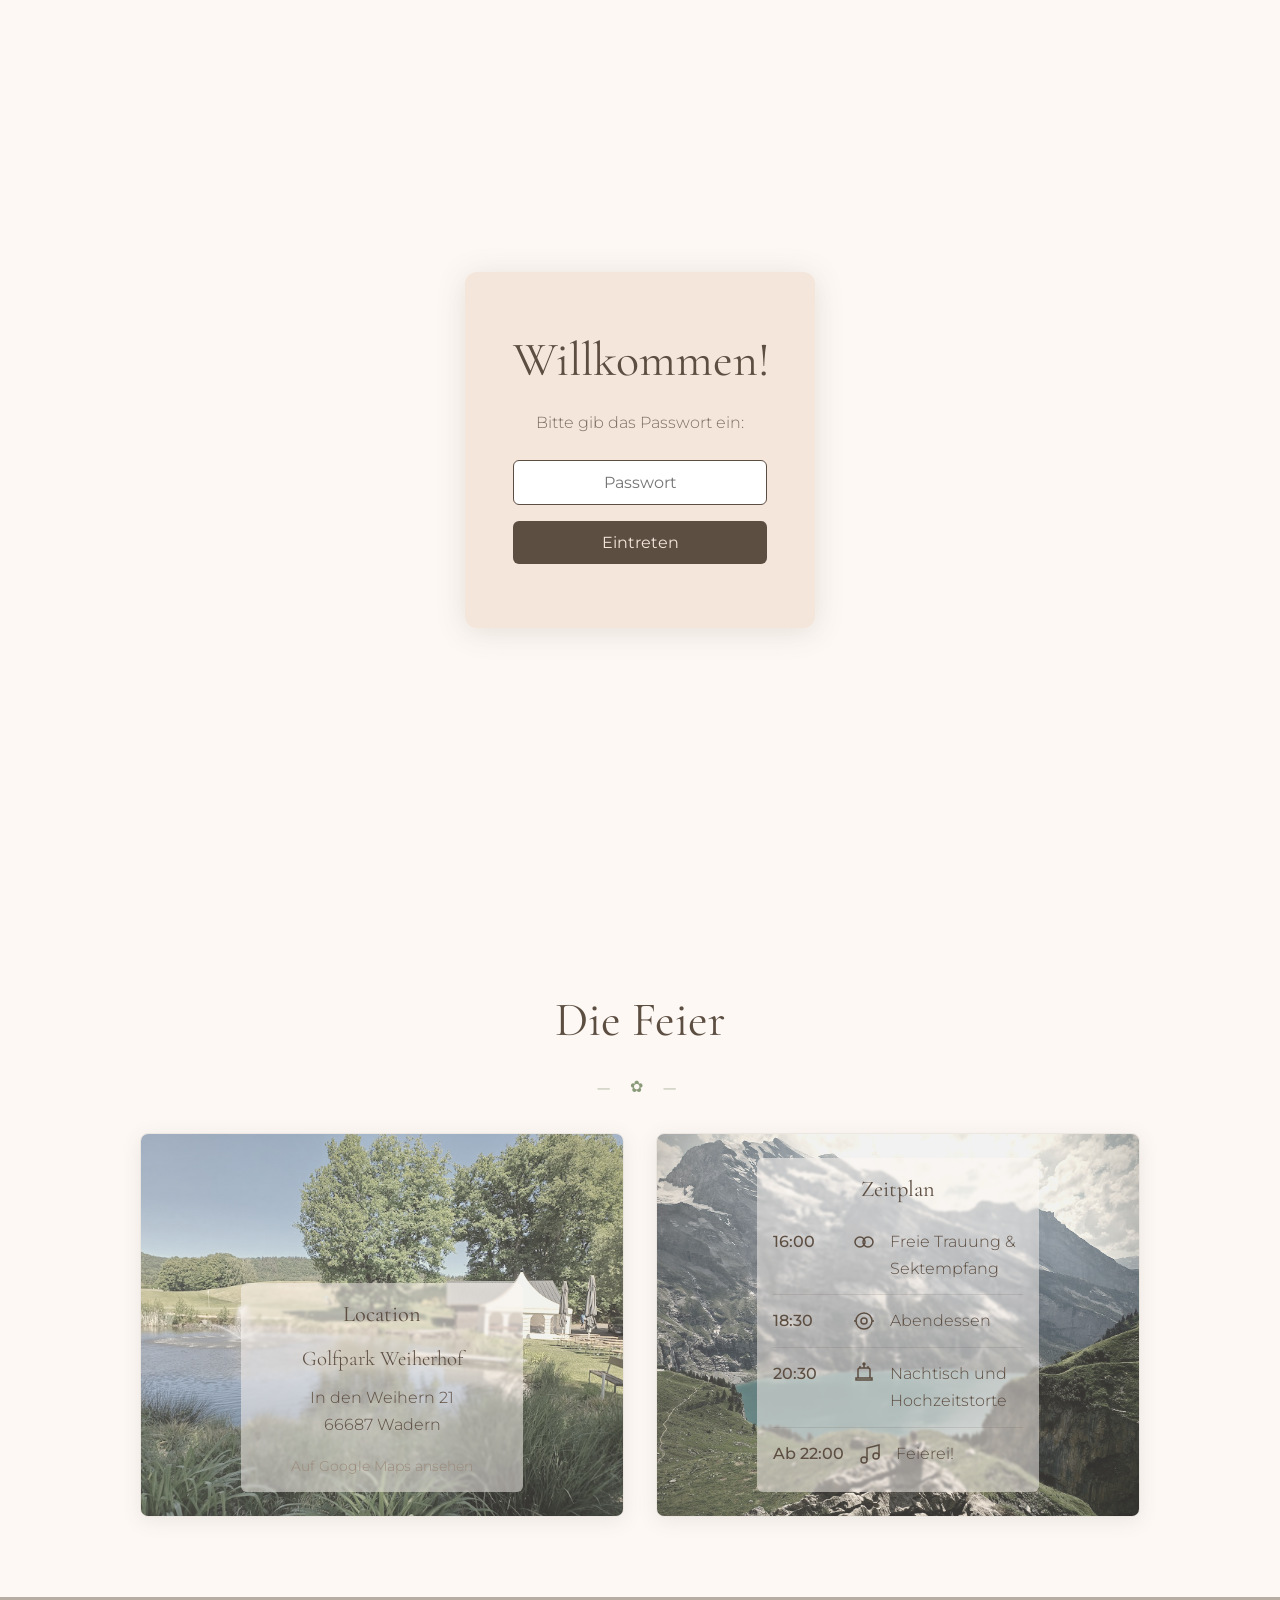
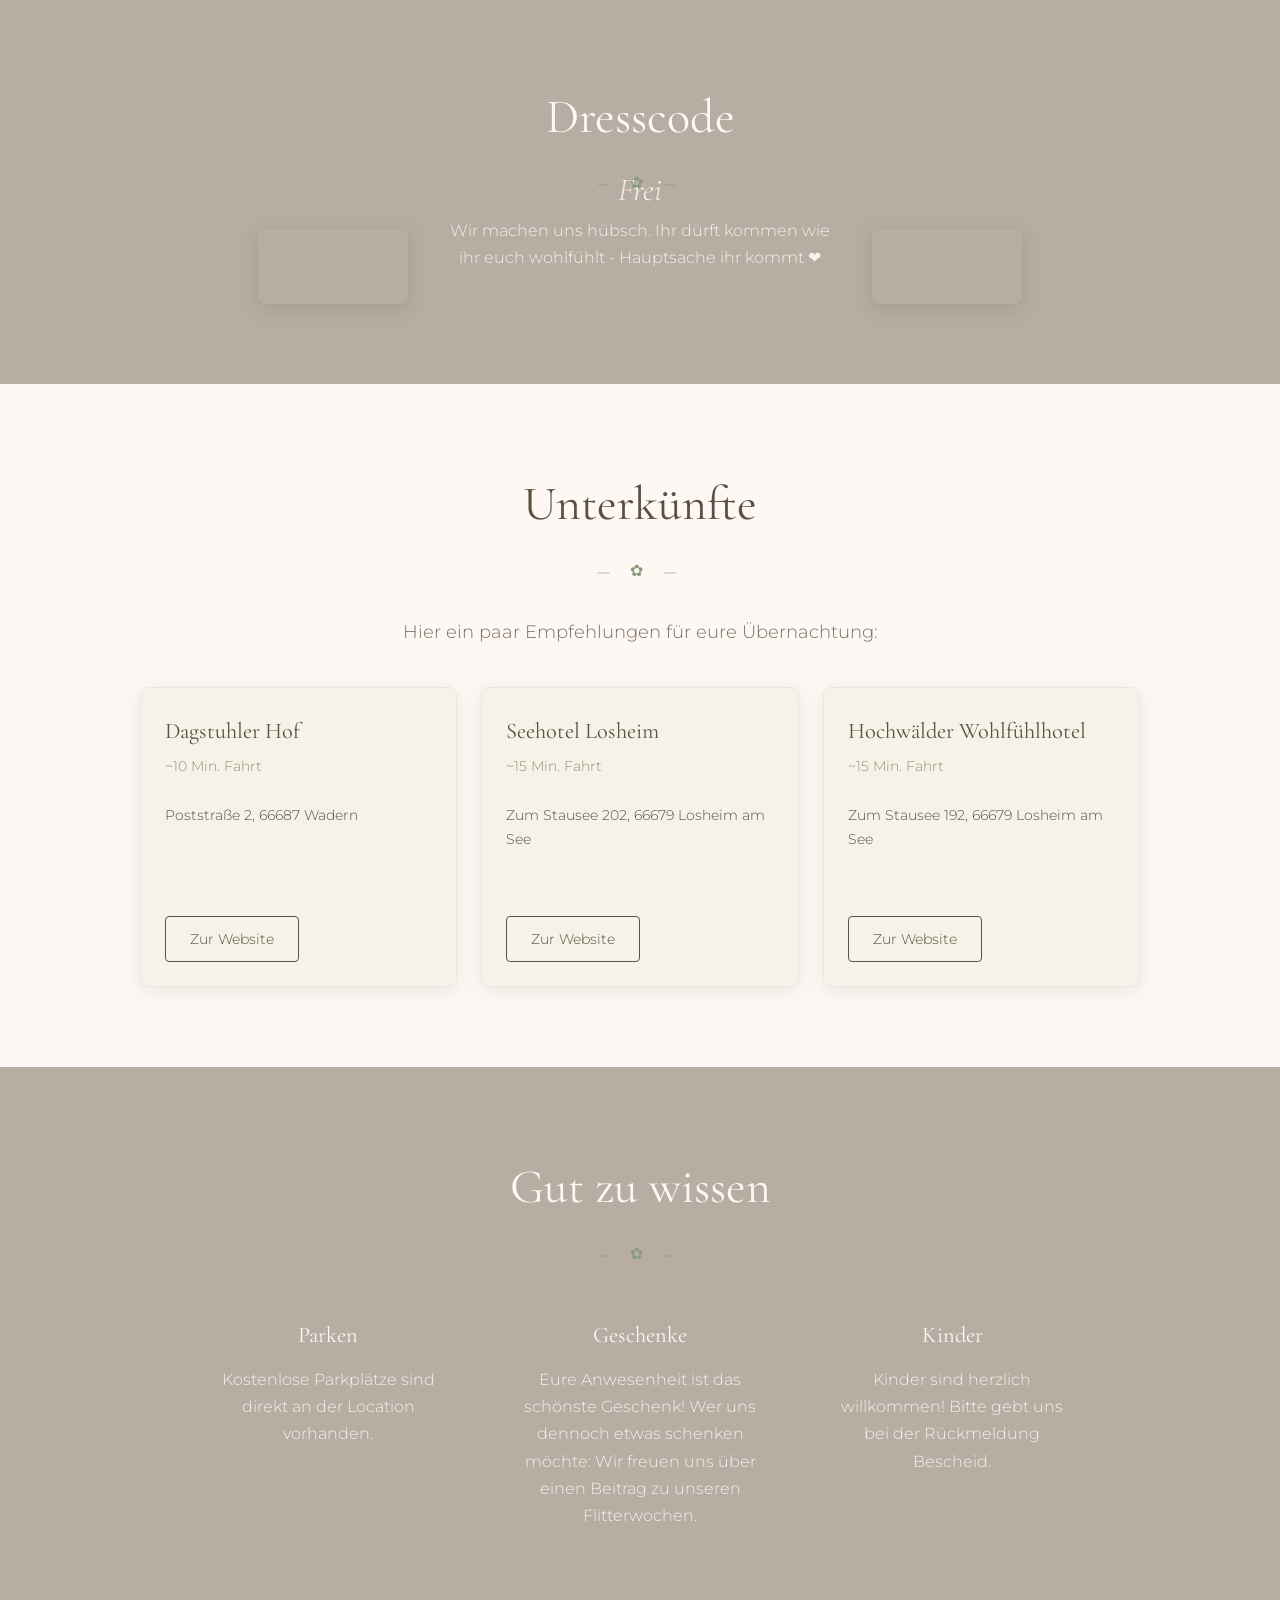
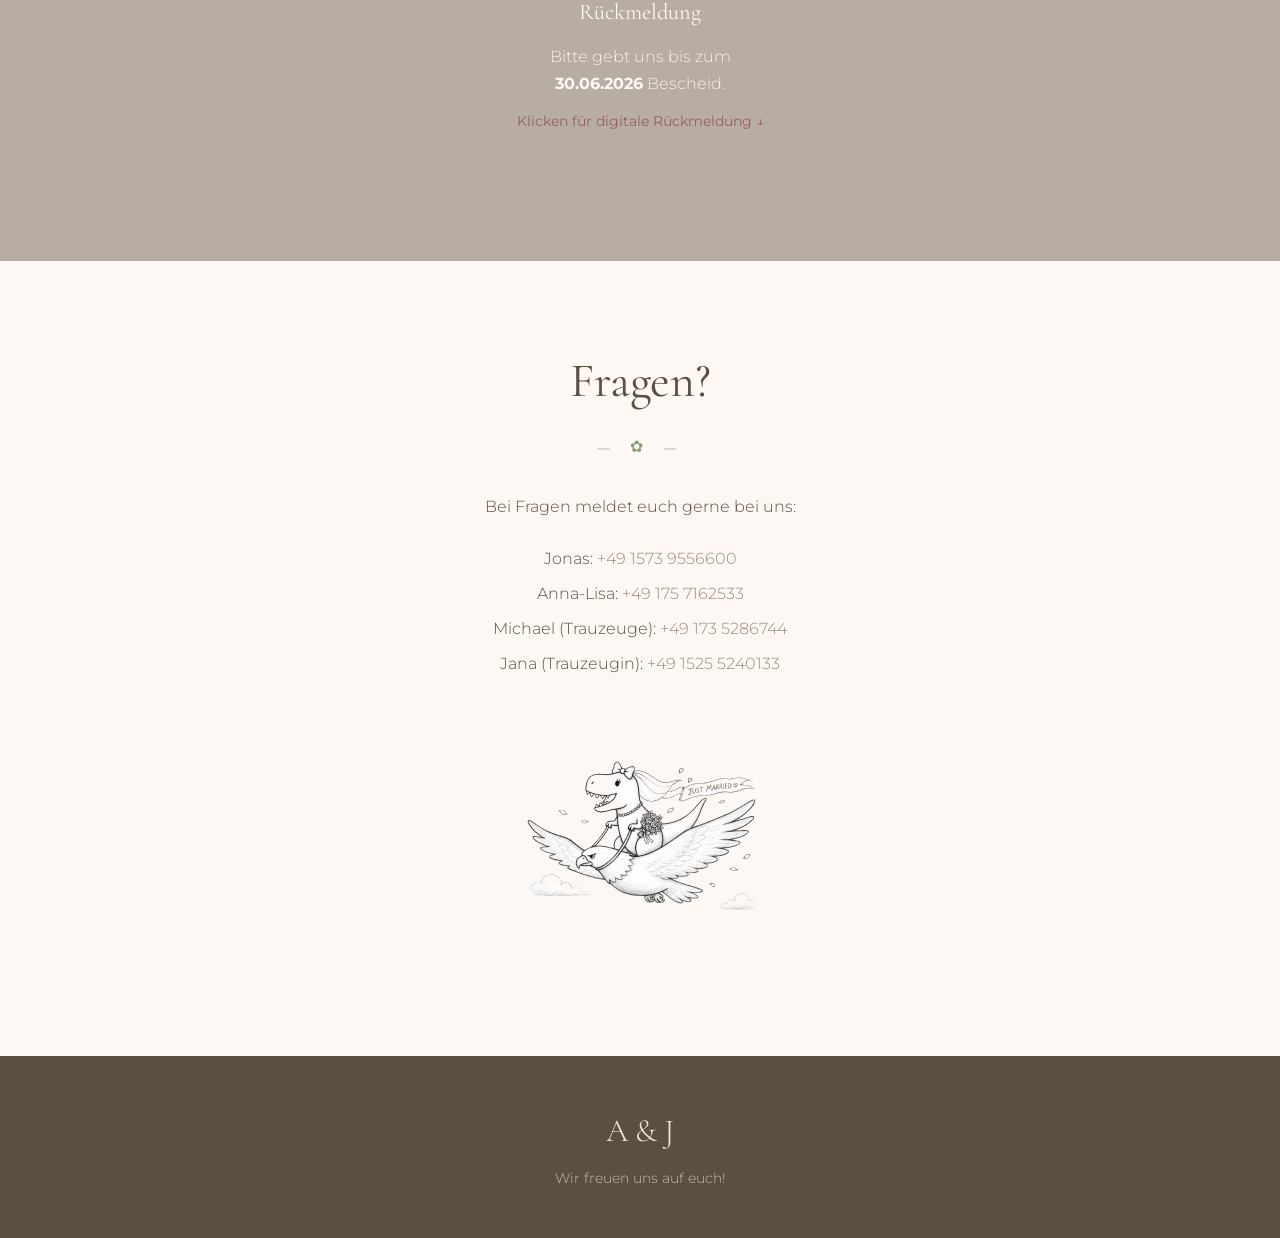
==== commit faee6656: "Use wine/burgundy color for RSVP hint" ====
--- a/index.html
+++ b/index.html
@@ -141,7 +141,7 @@
                     <div class="info-item rsvp-tile" id="rsvp-tile" onclick="toggleRsvpForm()">
                         <h3>Rückmeldung</h3>
                         <p>Bitte gebt uns bis zum <strong>30.06.2026</strong> Bescheid.</p>
-                        <span class="rsvp-tile-hint"><span style="color:#C77B8B">Klicken</span> <span style="color:#A86B7A">für</span> <span style="color:#C9887B">digitale</span> <span style="color:#9B5B6B">Rückmeldung</span> ↓</span>
+                        <span class="rsvp-tile-hint">Klicken für digitale Rückmeldung ↓</span>
                     </div>
                 </div>
 
--- a/styles.css
+++ b/styles.css
@@ -687,7 +687,7 @@
     display: block;
     margin-top: 0.75rem;
     font-size: 0.85rem;
-    color: #E8A0B5;
+    color: #9B5B6B;
     font-weight: 400;
 }
 
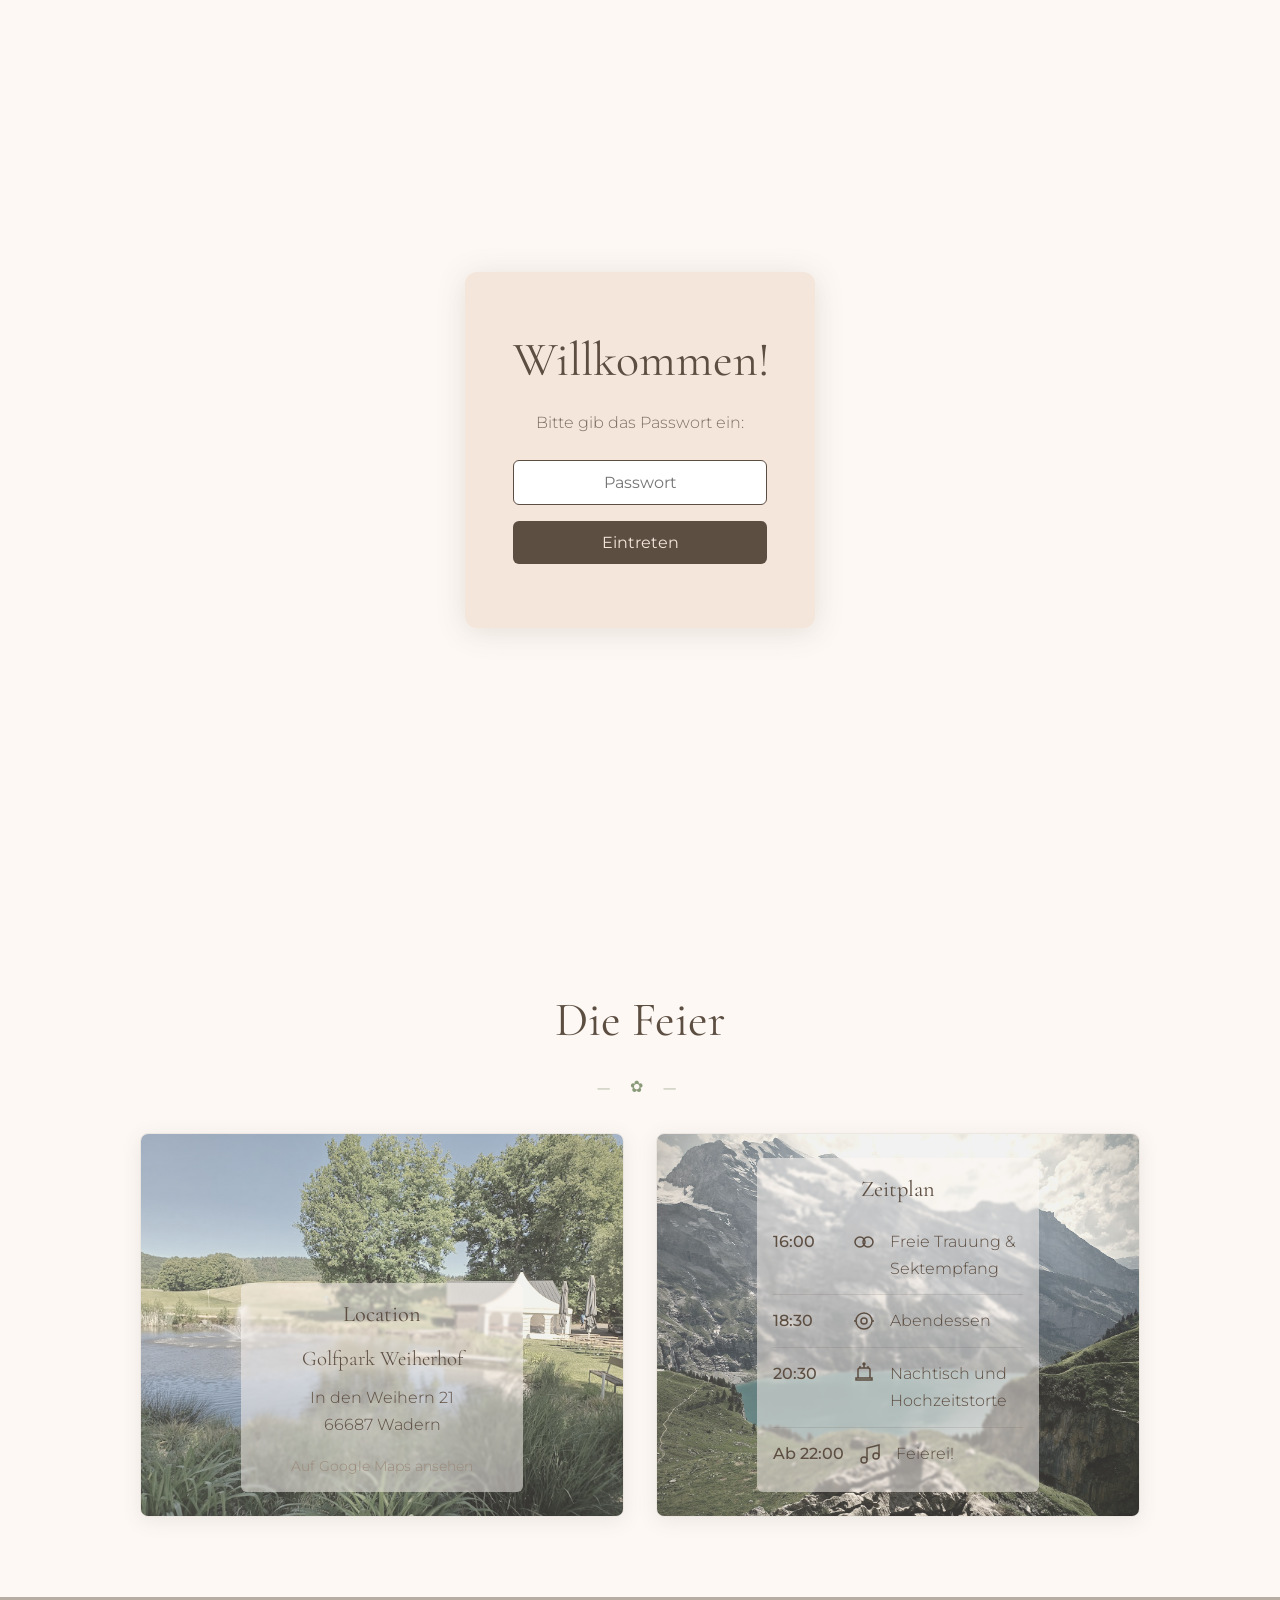
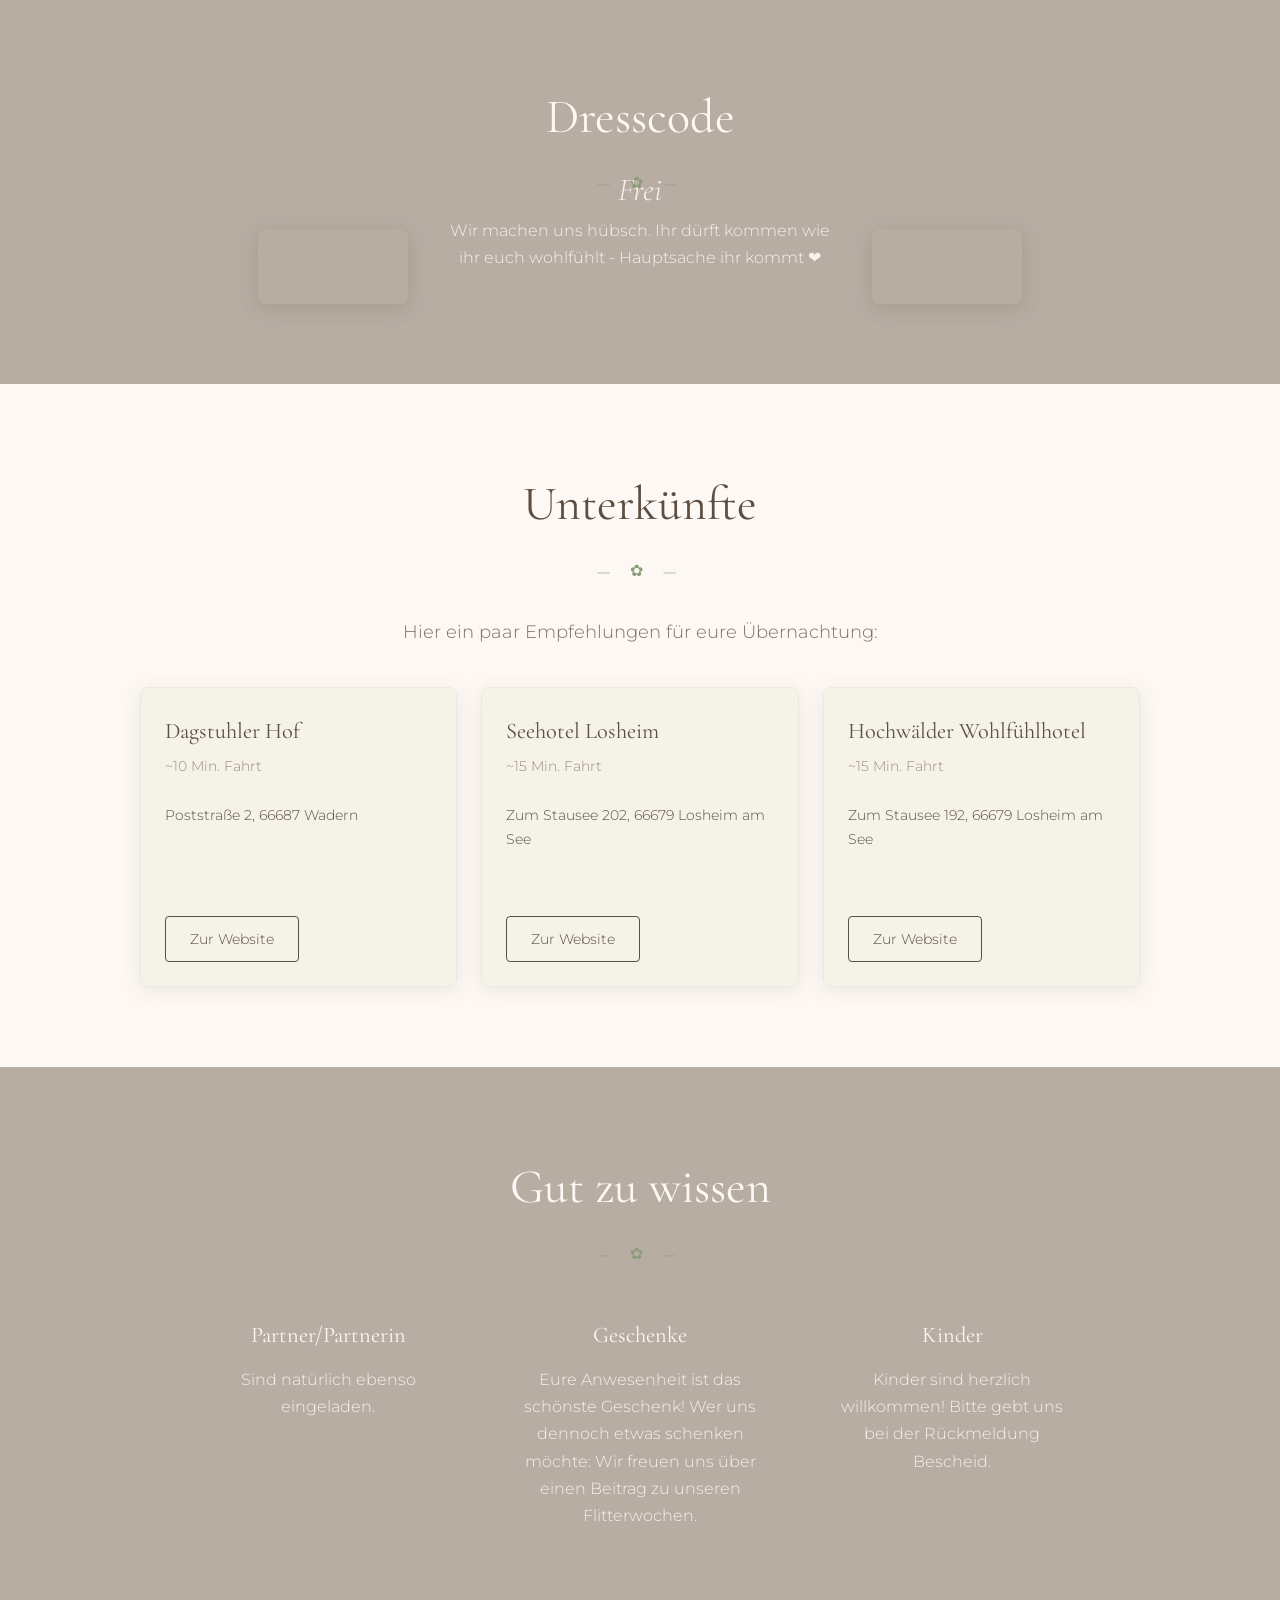
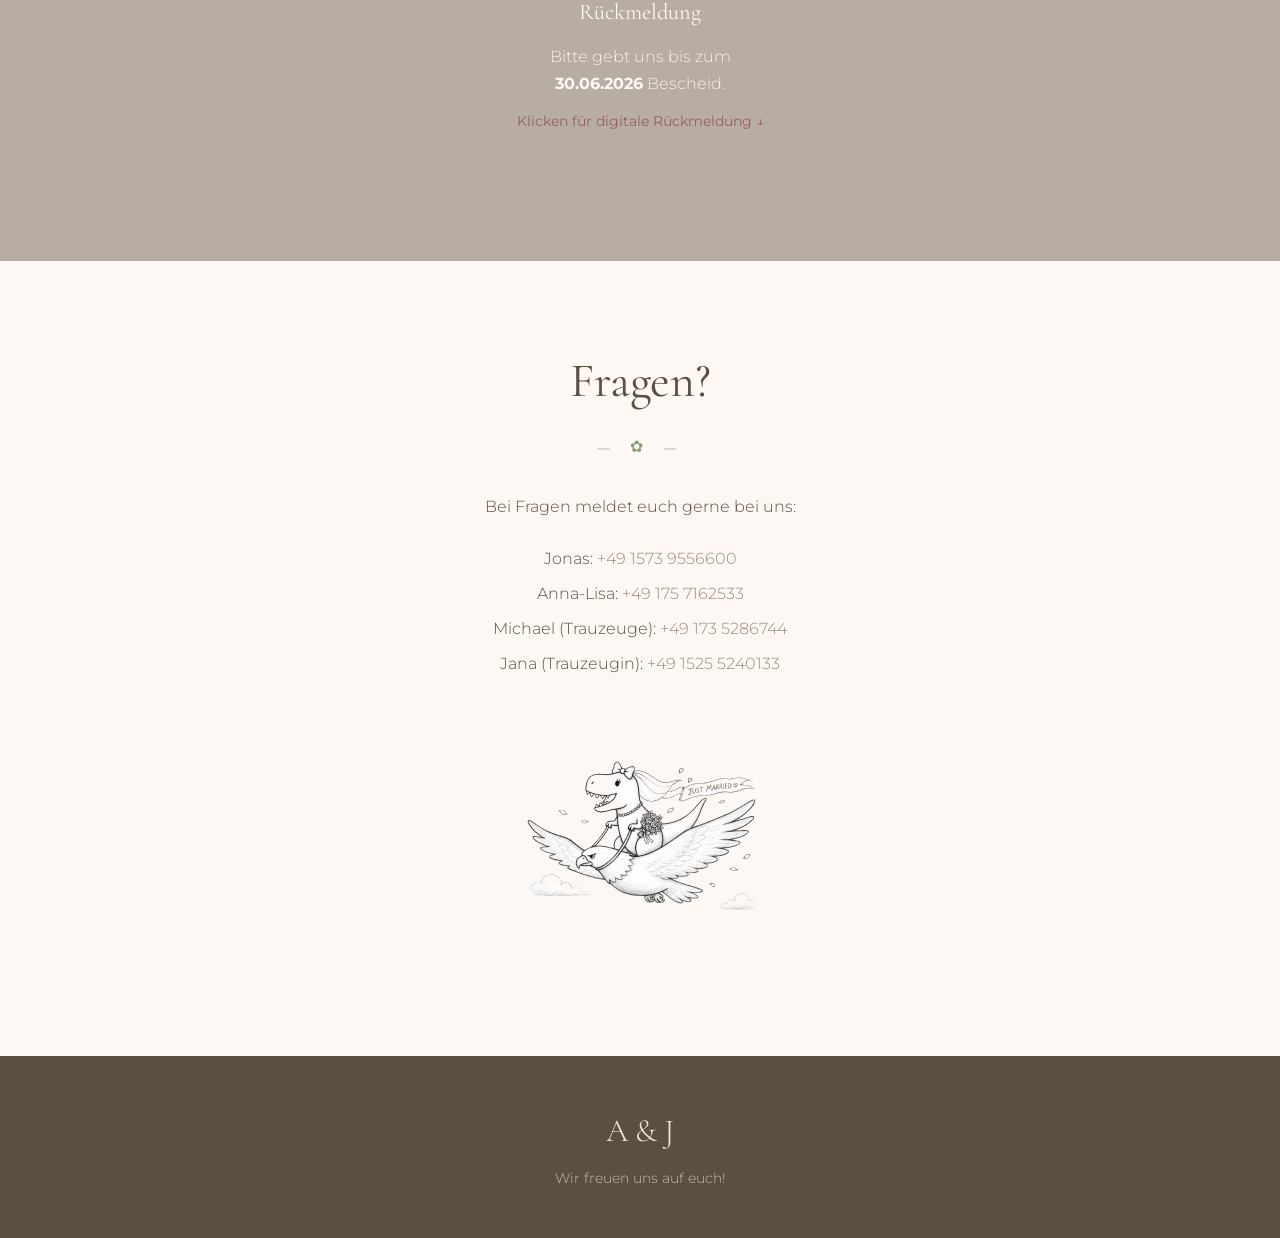
==== commit a242a8e2: "Replace Parken info tile with Partner/Partnerin Co-Authored-By: Claude Opus 4.5 <noreply@anthropic.c" ====
--- a/index.html
+++ b/index.html
@@ -126,8 +126,8 @@
                 <h2>Gut zu wissen</h2>
                 <div class="info-grid">
                     <div class="info-item">
-                        <h3>Parken</h3>
-                        <p>Kostenlose Parkplätze sind direkt an der Location vorhanden.</p>
+                        <h3>Partner/Partnerin</h3>
+                        <p>Sind natürlich ebenso eingeladen.</p>
                     </div>
                     <div class="info-item">
                         <h3>Geschenke</h3>
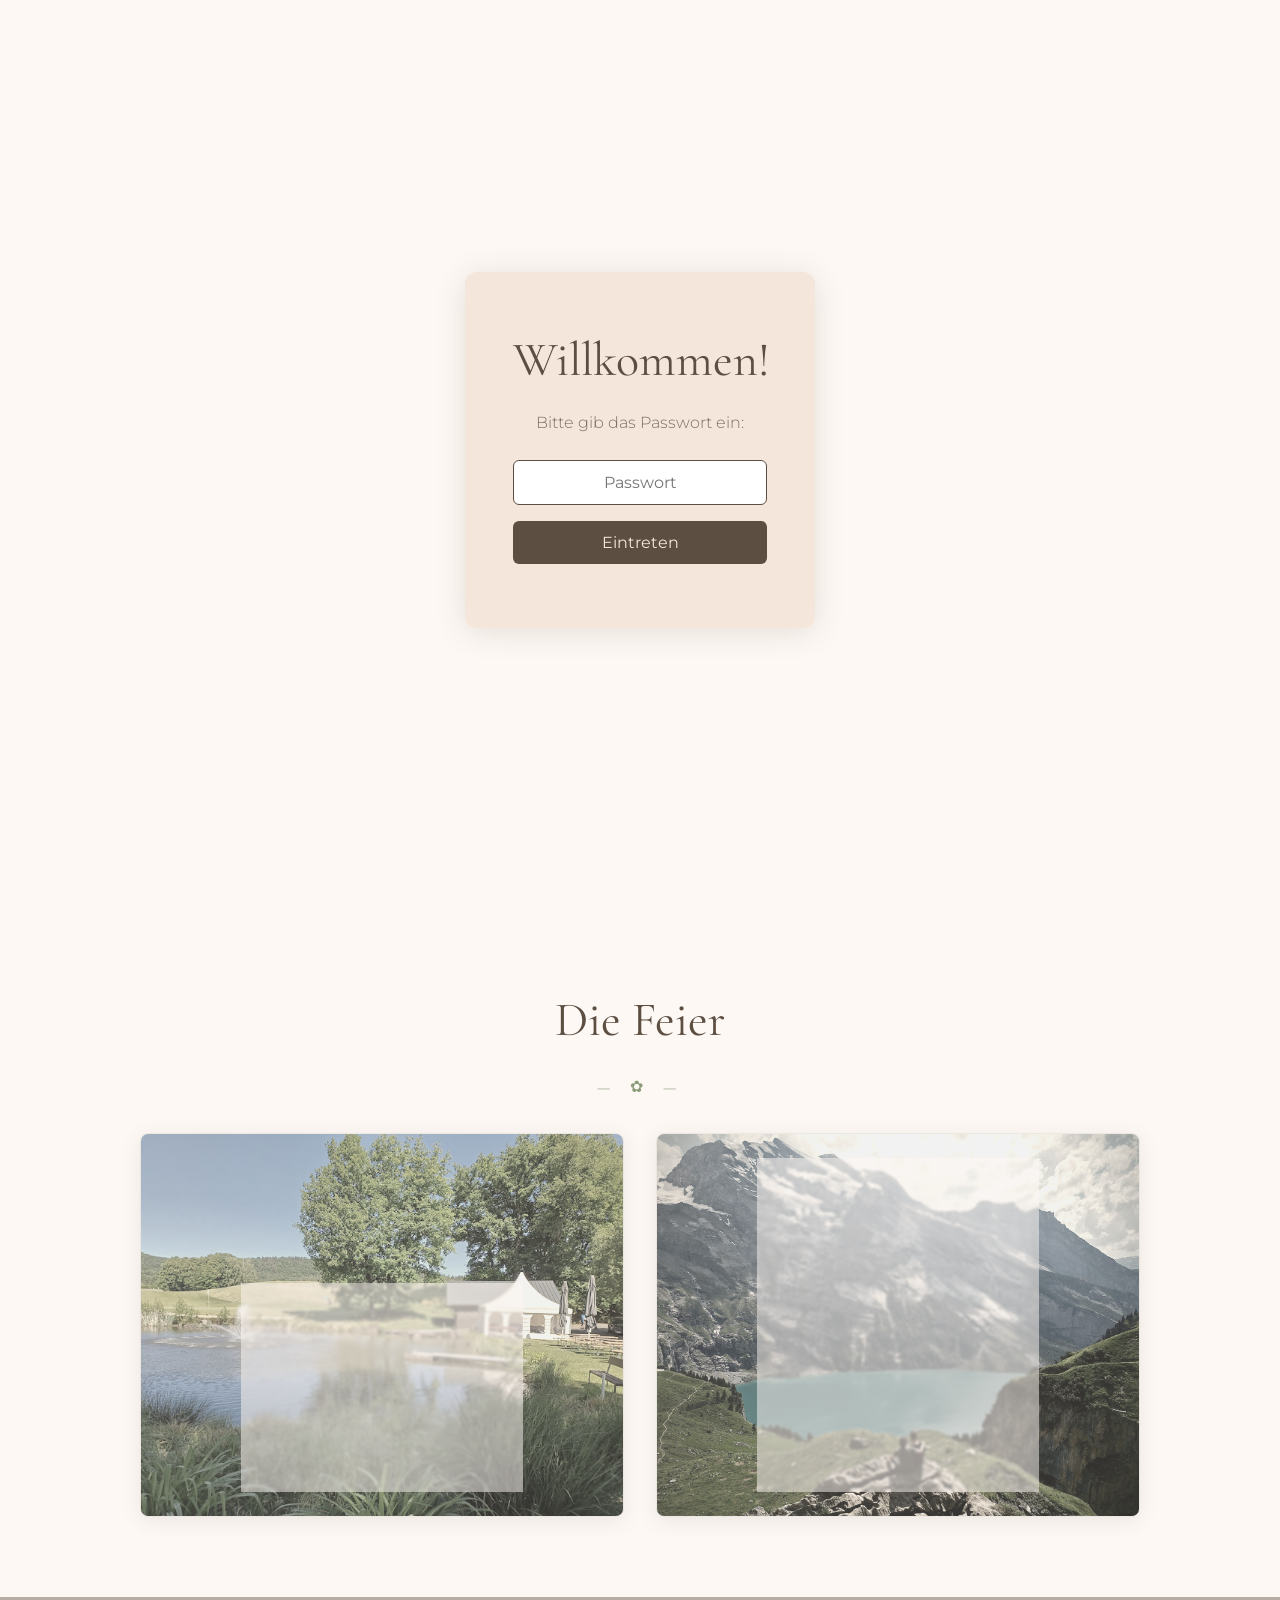
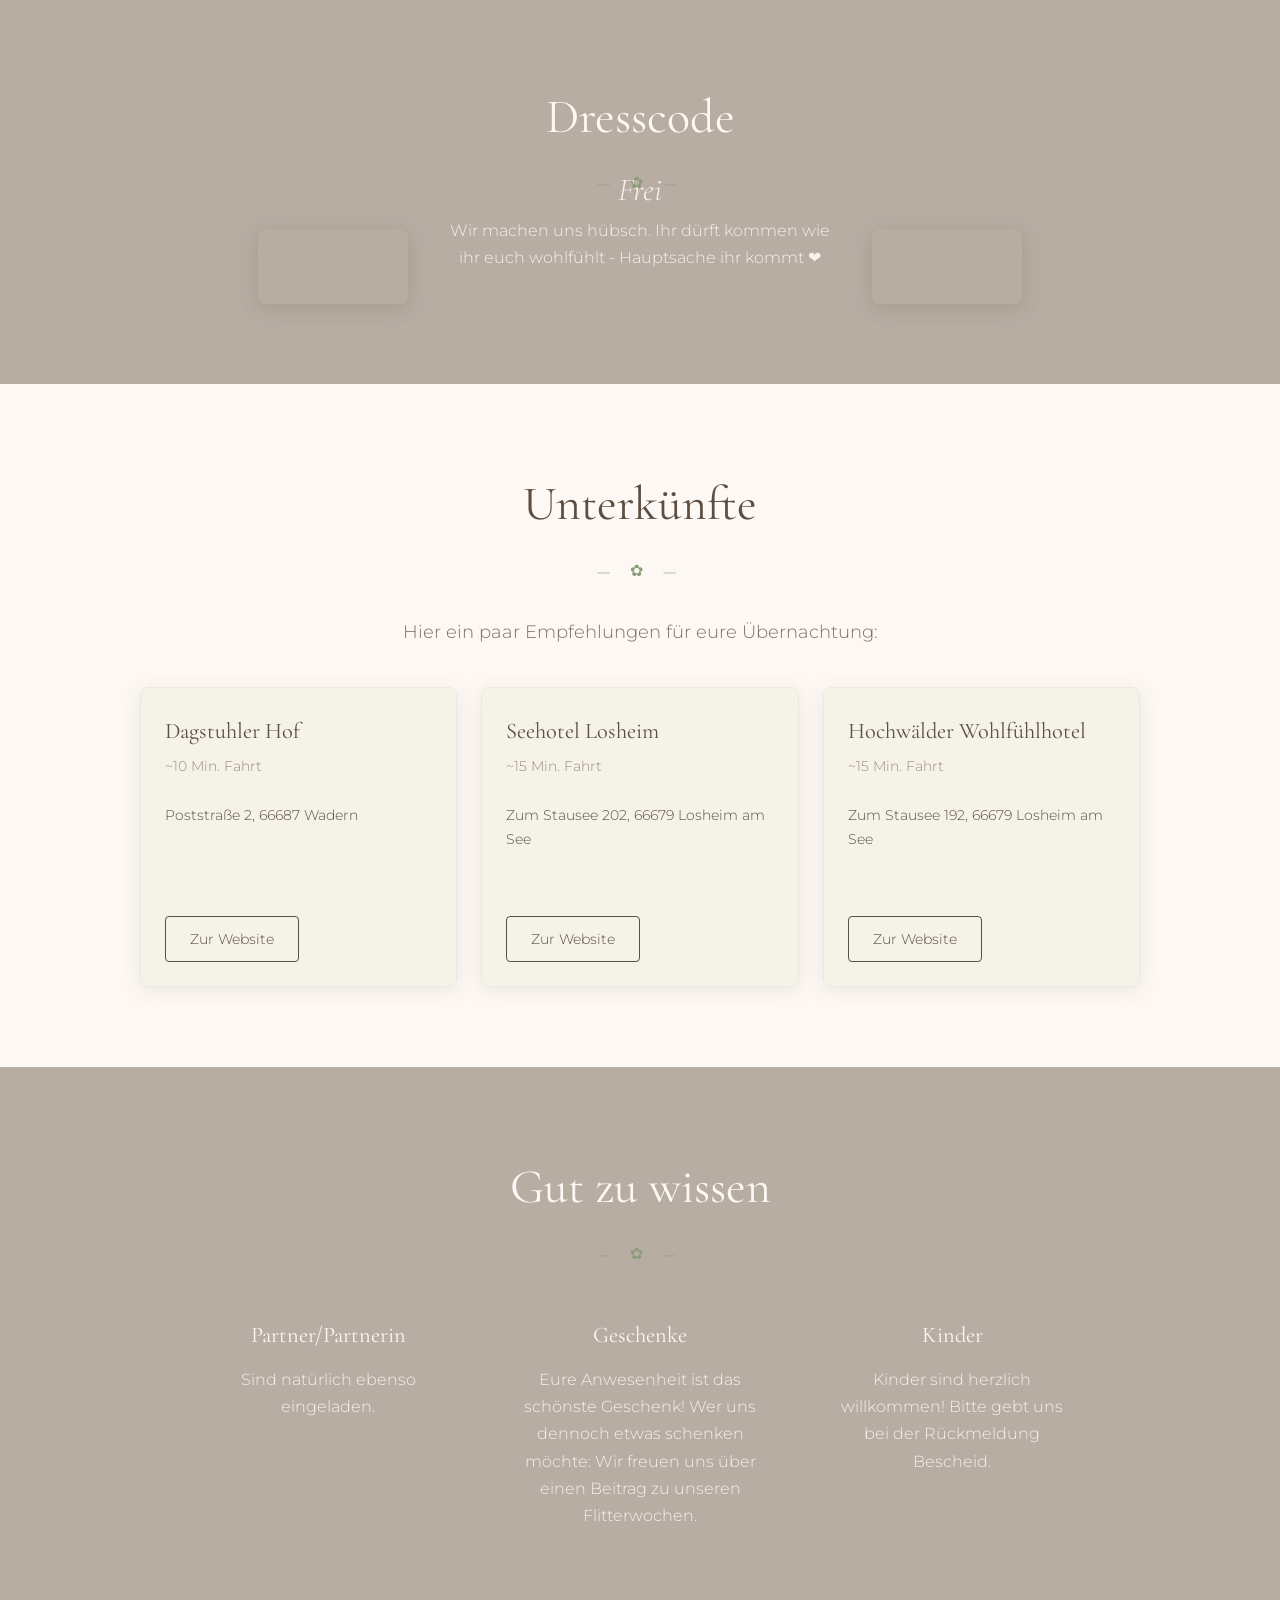
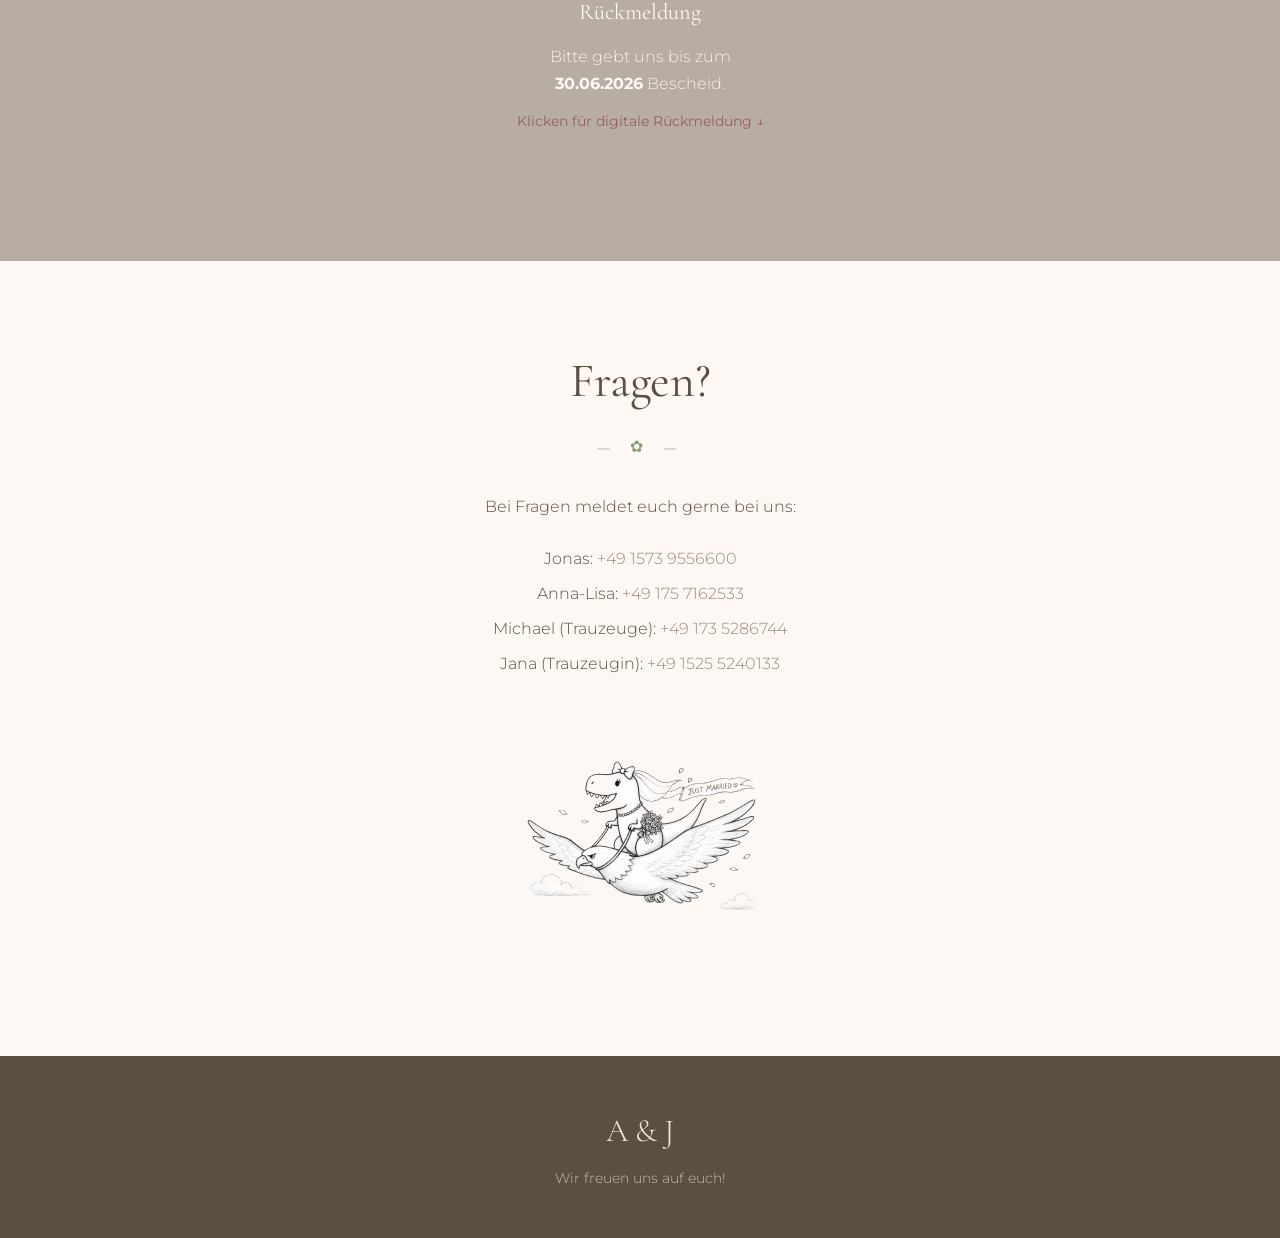
==== commit 2cceca93: "Improve security: hash password and add auth token to form - Replace plaintext password with SHA-256" ====
--- a/index.html
+++ b/index.html
@@ -152,6 +152,7 @@
                     </div>
                     <form name="rsvp" id="rsvp-form" method="POST" data-netlify="true" netlify-honeypot="bot-field" class="rsvp-form">
                         <input type="hidden" name="form-name" value="rsvp">
+                        <input type="hidden" name="auth-token" id="auth-token" value="">
                         <p class="hidden"><label>Don't fill this out: <input name="bot-field"></label></p>
 
                         <div class="form-group">
@@ -223,21 +224,50 @@
     </footer>
 
     <script>
-        // Password protection
-        const SITE_PASSWORD = 'Ali&Jonas26';
+        // Password protection with hashed password (SHA-256)
+        const PASSWORD_HASH = 'c4806e3cc4fe9e22d04d866d5f9c5ae1837b7a8ddbce7b918a0608a0231803e9';
+        const AUTH_TOKEN_KEY = 'weddingAuth2026';
         const gate = document.getElementById('password-gate');
         const input = document.getElementById('password-input');
         const submit = document.getElementById('password-submit');
         const error = document.getElementById('password-error');
 
+        // Hash function for password verification
+        async function hashPassword(password) {
+            const encoder = new TextEncoder();
+            const data = encoder.encode(password + 'hochzeit2026salt');
+            const hashBuffer = await crypto.subtle.digest('SHA-256', data);
+            const hashArray = Array.from(new Uint8Array(hashBuffer));
+            return hashArray.map(b => b.toString(16).padStart(2, '0')).join('');
+        }
+
+        // Generate auth token for form submission (date-based, valid for current day)
+        function generateAuthToken() {
+            const date = new Date().toISOString().split('T')[0];
+            return btoa(date + AUTH_TOKEN_KEY).substring(0, 24);
+        }
+
+        // Set auth token in form
+        function setAuthToken() {
+            const tokenField = document.getElementById('auth-token');
+            if (tokenField) {
+                tokenField.value = generateAuthToken();
+            }
+        }
+
+        // Check if already authenticated
         if (sessionStorage.getItem('authenticated') === 'true') {
             gate.style.display = 'none';
-        }
-
-        function checkPassword() {
-            if (input.value === SITE_PASSWORD) {
+            setAuthToken();
+        }
+
+        async function checkPassword() {
+            const inputHash = await hashPassword(input.value);
+
+            if (inputHash === PASSWORD_HASH) {
                 sessionStorage.setItem('authenticated', 'true');
                 gate.style.display = 'none';
+                setAuthToken();
             } else {
                 error.textContent = 'Falsches Passwort';
                 input.value = '';
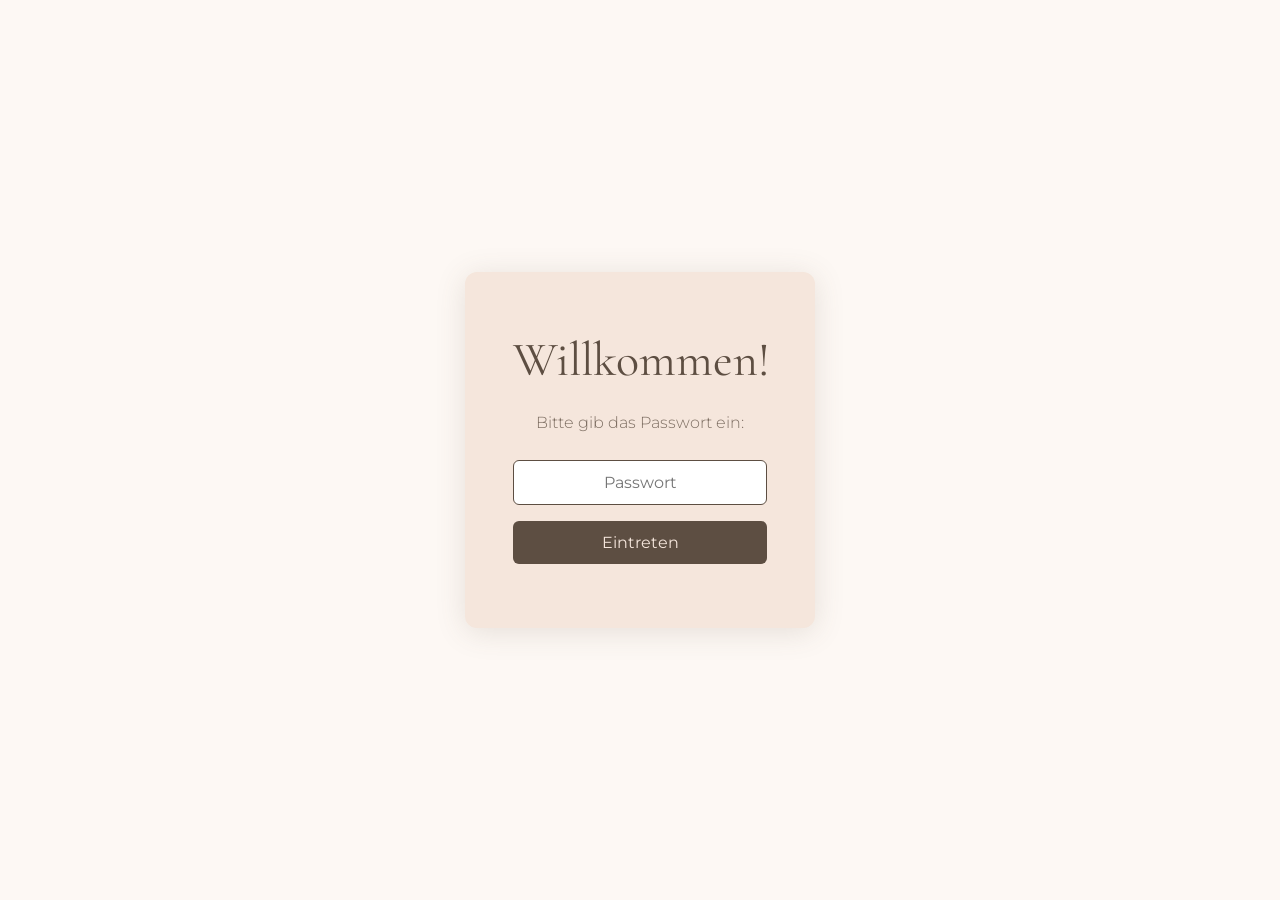
==== commit 5908cbff: "Load content dynamically after authentication - Move all protected content to separate content.html " ====
--- a/index.html
+++ b/index.html
@@ -21,207 +21,8 @@
         </div>
     </div>
 
-    <header class="hero">
-        <div class="hero-content">
-            <p class="save-the-date">Wir feiern unsere Hochzeit</p>
-            <h1 class="names">Anna-Lisa & Jonas</h1>
-            <p class="date">08. August 2026</p>
-            <div class="scroll-indicator">
-                <span></span>
-            </div>
-        </div>
-    </header>
-
-    <main>
-        <section id="details" class="section">
-            <div class="container">
-                <h2>Die Feier</h2>
-                <div class="event-details">
-                    <div class="detail-card card-location">
-                        <div class="card-backdrop"></div>
-                        <div class="card-content">
-                        <h3>Location</h3>
-                        <p class="location-name">Golfpark Weiherhof</p>
-                        <p>In den Weihern 21</p>
-                        <p>66687 Wadern</p>
-                        <a href="https://maps.app.goo.gl/esrEapscNVdxH34K6" class="map-link" target="_blank">Auf Google Maps ansehen</a>
-                        </div>
-                    </div>
-                    <div class="detail-card card-zeitplan">
-                        <div class="card-backdrop backdrop-zeitplan"></div>
-                        <div class="card-content">
-                        <h3>Zeitplan</h3>
-                        <ul class="timeline">
-                            <li><span class="time">16:00</span><span class="timeline-icon"><svg viewBox="0 0 24 24"><circle cx="8" cy="12" r="5"/><circle cx="16" cy="12" r="5"/></svg></span><span class="timeline-text">Freie Trauung & Sektempfang</span></li>
-                            <li><span class="time">18:30</span><span class="timeline-icon"><svg viewBox="0 0 24 24"><circle cx="12" cy="12" r="8"/><circle cx="12" cy="12" r="3"/><line x1="2" y1="12" x2="4" y2="12"/><line x1="20" y1="12" x2="22" y2="12"/></svg></span><span class="timeline-text">Abendessen</span></li>
-                            <li><span class="time">20:30</span><span class="timeline-icon"><svg viewBox="0 0 24 24"><path d="M4 16h16v2H4z"/><path d="M6 16V8c0-1 1-2 2-2h8c1 0 2 1 2 2v8"/><path d="M8 6V4"/><path d="M12 6V3"/><path d="M16 6V4"/><path d="M12 1l1 1-1 1-1-1z"/></svg></span><span class="timeline-text">Nachtisch und Hochzeitstorte</span></li>
-                            <li><span class="time">Ab 22:00</span><span class="timeline-icon"><svg viewBox="0 0 24 24"><circle cx="6" cy="18" r="3"/><circle cx="18" cy="14" r="3"/><path d="M9 18V6l12-3v11"/></svg></span><span class="timeline-text">Feierei!</span></li>
-                        </ul>
-                        </div>
-                    </div>
-                </div>
-            </div>
-        </section>
-
-        <section id="dresscode" class="section section-alt">
-            <div class="container">
-                <h2>Dresscode</h2>
-                <div class="dresscode-layout">
-                    <div class="dresscode-video">
-                        <video id="ali-video" autoplay muted playsinline>
-                            <source src="Alivid.mp4" type="video/mp4">
-                        </video>
-                    </div>
-                    <div class="dresscode-content">
-                        <p class="dresscode-title">Frei</p>
-                        <p>Wir machen uns hübsch. Ihr dürft kommen wie ihr euch wohlfühlt - Hauptsache ihr kommt ❤</p>
-                    </div>
-                    <div class="dresscode-video video-jonas">
-                        <video id="jonas-video" autoplay muted playsinline>
-                            <source src="jonasvid.mp4" type="video/mp4">
-                        </video>
-                    </div>
-                </div>
-            </div>
-        </section>
-
-        <section id="hotels" class="section">
-            <div class="container">
-                <h2>Unterkünfte</h2>
-                <p class="section-intro">Hier ein paar Empfehlungen für eure Übernachtung:</p>
-                <div class="hotels-grid">
-                    <div class="hotel-card">
-                        <div class="hotel-card-backdrop" style="background-image: url('hotel-dagstuhler.jpg');"></div>
-                        <div class="hotel-card-content">
-                            <h3>Dagstuhler Hof</h3>
-                            <p class="hotel-distance">~10 Min. Fahrt</p>
-                            <p class="hotel-address">Poststraße 2, 66687 Wadern</p>
-                            <a href="https://www.dagstuhlerhof.de" class="btn-secondary" target="_blank">Zur Website</a>
-                        </div>
-                    </div>
-                    <div class="hotel-card">
-                        <div class="hotel-card-backdrop" style="background-image: url('hotel-seehotel.jpg');"></div>
-                        <div class="hotel-card-content">
-                            <h3>Seehotel Losheim</h3>
-                            <p class="hotel-distance">~15 Min. Fahrt</p>
-                            <p class="hotel-address">Zum Stausee 202, 66679 Losheim am See</p>
-                            <a href="https://www.seehotel-losheim.de" class="btn-secondary" target="_blank">Zur Website</a>
-                        </div>
-                    </div>
-                    <div class="hotel-card">
-                        <div class="hotel-card-backdrop" style="background-image: url('hotel-hochwalder.jpg');"></div>
-                        <div class="hotel-card-content">
-                            <h3>Hochwälder Wohlfühlhotel</h3>
-                            <p class="hotel-distance">~15 Min. Fahrt</p>
-                            <p class="hotel-address">Zum Stausee 192, 66679 Losheim am See</p>
-                            <a href="https://www.hochwaelder-wohlfuehlhotel.de" class="btn-secondary" target="_blank">Zur Website</a>
-                        </div>
-                    </div>
-                </div>
-            </div>
-        </section>
-
-        <section id="info" class="section section-alt">
-            <div class="container">
-                <h2>Gut zu wissen</h2>
-                <div class="info-grid">
-                    <div class="info-item">
-                        <h3>Partner/Partnerin</h3>
-                        <p>Sind natürlich ebenso eingeladen.</p>
-                    </div>
-                    <div class="info-item">
-                        <h3>Geschenke</h3>
-                        <p>Eure Anwesenheit ist das schönste Geschenk! Wer uns dennoch etwas
-                        schenken möchte: Wir freuen uns über einen Beitrag zu unseren Flitterwochen.</p>
-                    </div>
-                    <div class="info-item">
-                        <h3>Kinder</h3>
-                        <p>Kinder sind herzlich willkommen! Bitte gebt uns bei der Rückmeldung Bescheid.</p>
-                    </div>
-                    <div class="info-item rsvp-tile" id="rsvp-tile" onclick="toggleRsvpForm()">
-                        <h3>Rückmeldung</h3>
-                        <p>Bitte gebt uns bis zum <strong>30.06.2026</strong> Bescheid.</p>
-                        <span class="rsvp-tile-hint">Klicken für digitale Rückmeldung ↓</span>
-                    </div>
-                </div>
-
-                <div class="rsvp-form-container" id="rsvp-form-container">
-                    <div id="rsvp-success" class="rsvp-success hidden">
-                        <h3>Danke!</h3>
-                        <p id="rsvp-success-message"></p>
-                    </div>
-                    <form name="rsvp" id="rsvp-form" method="POST" data-netlify="true" netlify-honeypot="bot-field" class="rsvp-form">
-                        <input type="hidden" name="form-name" value="rsvp">
-                        <input type="hidden" name="auth-token" id="auth-token" value="">
-                        <p class="hidden"><label>Don't fill this out: <input name="bot-field"></label></p>
-
-                        <div class="form-group">
-                            <label for="name">Name / Familie *</label>
-                            <input type="text" id="name" name="name" placeholder="z.B. Max Mustermann oder Familie Müller" required>
-                        </div>
-
-                        <div class="form-group">
-                            <label>Könnt ihr kommen? *</label>
-                            <div class="radio-group">
-                                <label class="radio-label">
-                                    <input type="radio" name="attendance" value="ja" required>
-                                    <span>Ja, wir sind dabei!</span>
-                                </label>
-                                <label class="radio-label">
-                                    <input type="radio" name="attendance" value="nein">
-                                    <span>Leider nicht</span>
-                                </label>
-                            </div>
-                        </div>
-
-                        <div class="form-group">
-                            <label for="guests">Anzahl Personen *</label>
-                            <select id="guests" name="guests" required>
-                                <option value="">Bitte wählen</option>
-                                <option value="1">1 Person</option>
-                                <option value="2">2 Personen</option>
-                                <option value="3">3 Personen</option>
-                                <option value="4">4 Personen</option>
-                                <option value="5">5 Personen</option>
-                                <option value="6">6+ Personen</option>
-                            </select>
-                        </div>
-
-                        <div class="form-group">
-                            <label for="dietary">Essenswünsche / Allergien</label>
-                            <textarea id="dietary" name="dietary" rows="2" placeholder="z.B. vegetarisch, Laktoseintoleranz..."></textarea>
-                        </div>
-
-                        <div class="form-group">
-                            <label for="message">Nachricht an uns</label>
-                            <textarea id="message" name="message" rows="3" placeholder="Optional: Grüße, Fragen..."></textarea>
-                        </div>
-
-                        <button type="submit" class="btn-submit">Rückmeldung senden</button>
-                    </form>
-                </div>
-            </div>
-        </section>
-
-        <section id="contact" class="section">
-            <div class="container">
-                <h2>Fragen?</h2>
-                <p>Bei Fragen meldet euch gerne bei uns:</p>
-                <div class="contact-info">
-                    <p>Jonas: <a href="tel:+4915739556600">+49 1573 9556600</a></p>
-                    <p>Anna-Lisa: <a href="tel:+491757162533">+49 175 7162533</a></p>
-                    <p>Michael (Trauzeuge): <a href="tel:+491735286744">+49 173 5286744</a></p>
-                    <p>Jana (Trauzeugin): <a href="tel:+4915255240133">+49 1525 5240133</a></p>
-                </div>
-                <img src="ChatGPT_Image_19._Mai_2026__01_00_57-removebg-preview.png" alt="Just Married Illustration" class="contact-illustration">
-            </div>
-        </section>
-    </main>
-
-    <footer>
-        <p class="footer-names">A & J</p>
-        <p>Wir freuen uns auf euch!</p>
-    </footer>
+    <!-- Content wird nach Login dynamisch geladen -->
+    <div id="protected-content"></div>
 
     <script>
         // Password protection with hashed password (SHA-256)
@@ -255,10 +56,141 @@
             }
         }
 
+        // Load protected content
+        async function loadContent() {
+            try {
+                const response = await fetch('content.html');
+                if (response.ok) {
+                    const html = await response.text();
+                    document.getElementById('protected-content').innerHTML = html;
+                    initializeContent();
+                }
+            } catch (err) {
+                console.error('Failed to load content:', err);
+            }
+        }
+
+        // Initialize videos, forms, etc. after content is loaded
+        function initializeContent() {
+            setAuthToken();
+            initializeVideos();
+            initializeRsvpForm();
+        }
+
+        // Video sync logic
+        function initializeVideos() {
+            const jonasVideo = document.getElementById('jonas-video');
+            const aliVideo = document.getElementById('ali-video');
+
+            if (!jonasVideo || !aliVideo) return;
+
+            let aliEnded = false;
+            let jonasEnded = false;
+
+            function startBothVideos() {
+                aliEnded = false;
+                jonasEnded = false;
+                jonasVideo.currentTime = 3;
+                aliVideo.currentTime = 0;
+                jonasVideo.play();
+                aliVideo.play();
+            }
+
+            aliVideo.addEventListener('ended', () => {
+                aliEnded = true;
+                if (jonasEnded) {
+                    setTimeout(startBothVideos, 1000);
+                } else {
+                    setTimeout(() => {
+                        if (jonasEnded) startBothVideos();
+                    }, 1000);
+                }
+            });
+
+            jonasVideo.addEventListener('ended', () => {
+                jonasEnded = true;
+                if (aliEnded) {
+                    startBothVideos();
+                }
+            });
+
+            let loadedCount = 0;
+            function onLoaded() {
+                loadedCount++;
+                if (loadedCount === 2) {
+                    startBothVideos();
+                }
+            }
+
+            if (jonasVideo.readyState >= 1) {
+                onLoaded();
+            } else {
+                jonasVideo.addEventListener('loadedmetadata', onLoaded);
+            }
+
+            if (aliVideo.readyState >= 1) {
+                onLoaded();
+            } else {
+                aliVideo.addEventListener('loadedmetadata', onLoaded);
+            }
+        }
+
+        // RSVP Form logic
+        function initializeRsvpForm() {
+            const rsvpForm = document.getElementById('rsvp-form');
+            if (!rsvpForm) return;
+
+            rsvpForm.addEventListener('submit', async (e) => {
+                e.preventDefault();
+
+                const formData = new FormData(rsvpForm);
+
+                try {
+                    const response = await fetch('/', {
+                        method: 'POST',
+                        headers: { 'Content-Type': 'application/x-www-form-urlencoded' },
+                        body: new URLSearchParams(formData).toString()
+                    });
+
+                    if (response.ok) {
+                        const attendance = formData.get('attendance');
+                        const messageEl = document.getElementById('rsvp-success-message');
+
+                        if (attendance === 'ja') {
+                            messageEl.textContent = 'Eure Rückmeldung ist bei uns angekommen. Wir freuen uns auf euch!';
+                        } else {
+                            messageEl.textContent = 'Eure Rückmeldung ist bei uns angekommen. Schade, dass ihr nicht dabei sein könnt!';
+                        }
+
+                        rsvpForm.classList.add('hidden');
+                        document.getElementById('rsvp-success').classList.remove('hidden');
+                    } else {
+                        alert('Es gab einen Fehler. Bitte versuche es erneut.');
+                    }
+                } catch (error) {
+                    alert('Es gab einen Fehler. Bitte versuche es erneut.');
+                }
+            });
+        }
+
+        // RSVP Form toggle (global function for onclick)
+        function toggleRsvpForm() {
+            const formContainer = document.getElementById('rsvp-form-container');
+            const tile = document.getElementById('rsvp-tile');
+            formContainer.classList.toggle('expanded');
+            tile.classList.toggle('active');
+
+            if (formContainer.classList.contains('expanded')) {
+                setTimeout(() => {
+                    formContainer.scrollIntoView({ behavior: 'smooth', block: 'center' });
+                }, 100);
+            }
+        }
+
         // Check if already authenticated
         if (sessionStorage.getItem('authenticated') === 'true') {
             gate.style.display = 'none';
-            setAuthToken();
+            loadContent();
         }
 
         async function checkPassword() {
@@ -267,7 +199,7 @@
             if (inputHash === PASSWORD_HASH) {
                 sessionStorage.setItem('authenticated', 'true');
                 gate.style.display = 'none';
-                setAuthToken();
+                loadContent();
             } else {
                 error.textContent = 'Falsches Passwort';
                 input.value = '';
@@ -279,116 +211,5 @@
             if (e.key === 'Enter') checkPassword();
         });
     </script>
-
-    <script>
-        const jonasVideo = document.getElementById('jonas-video');
-        const aliVideo = document.getElementById('ali-video');
-        let aliEnded = false;
-        let jonasEnded = false;
-
-        // Start both videos synced
-        function startBothVideos() {
-            aliEnded = false;
-            jonasEnded = false;
-            jonasVideo.currentTime = 3;
-            aliVideo.currentTime = 0;
-            jonasVideo.play();
-            aliVideo.play();
-        }
-
-        // When Ali video ends, freeze for 1 sec then check if Jonas is done
-        aliVideo.addEventListener('ended', () => {
-            aliEnded = true;
-            if (jonasEnded) {
-                setTimeout(startBothVideos, 1000);
-            } else {
-                // Wait for Jonas, then add 1 sec freeze
-                setTimeout(() => {
-                    if (jonasEnded) startBothVideos();
-                }, 1000);
-            }
-        });
-
-        // When Jonas video ends, check if Ali is done (with freeze)
-        jonasVideo.addEventListener('ended', () => {
-            jonasEnded = true;
-            if (aliEnded) {
-                // Ali already ended + freeze time passed
-                startBothVideos();
-            }
-        });
-
-        // Initial start when both are loaded
-        let loadedCount = 0;
-        function onLoaded() {
-            loadedCount++;
-            if (loadedCount === 2) {
-                startBothVideos();
-            }
-        }
-
-        // Check if already loaded, otherwise wait for event
-        if (jonasVideo.readyState >= 1) {
-            onLoaded();
-        } else {
-            jonasVideo.addEventListener('loadedmetadata', onLoaded);
-        }
-
-        if (aliVideo.readyState >= 1) {
-            onLoaded();
-        } else {
-            aliVideo.addEventListener('loadedmetadata', onLoaded);
-        }
-    </script>
-
-    <script>
-        // RSVP Form toggle
-        function toggleRsvpForm() {
-            const formContainer = document.getElementById('rsvp-form-container');
-            const tile = document.getElementById('rsvp-tile');
-            formContainer.classList.toggle('expanded');
-            tile.classList.toggle('active');
-
-            if (formContainer.classList.contains('expanded')) {
-                setTimeout(() => {
-                    formContainer.scrollIntoView({ behavior: 'smooth', block: 'center' });
-                }, 100);
-            }
-        }
-
-        // RSVP Form submission
-        const rsvpForm = document.getElementById('rsvp-form');
-        rsvpForm.addEventListener('submit', async (e) => {
-            e.preventDefault();
-
-            const formData = new FormData(rsvpForm);
-
-            try {
-                const response = await fetch('/', {
-                    method: 'POST',
-                    headers: { 'Content-Type': 'application/x-www-form-urlencoded' },
-                    body: new URLSearchParams(formData).toString()
-                });
-
-                if (response.ok) {
-                    const attendance = formData.get('attendance');
-                    const messageEl = document.getElementById('rsvp-success-message');
-
-                    if (attendance === 'ja') {
-                        messageEl.textContent = 'Eure Rückmeldung ist bei uns angekommen. Wir freuen uns auf euch!';
-                    } else {
-                        messageEl.textContent = 'Eure Rückmeldung ist bei uns angekommen. Schade, dass ihr nicht dabei sein könnt!';
-                    }
-
-                    rsvpForm.classList.add('hidden');
-                    document.getElementById('rsvp-success').classList.remove('hidden');
-                } else {
-                    alert('Es gab einen Fehler. Bitte versuche es erneut.');
-                }
-            } catch (error) {
-                alert('Es gab einen Fehler. Bitte versuche es erneut.');
-            }
-        });
-    </script>
 </body>
 </html>
